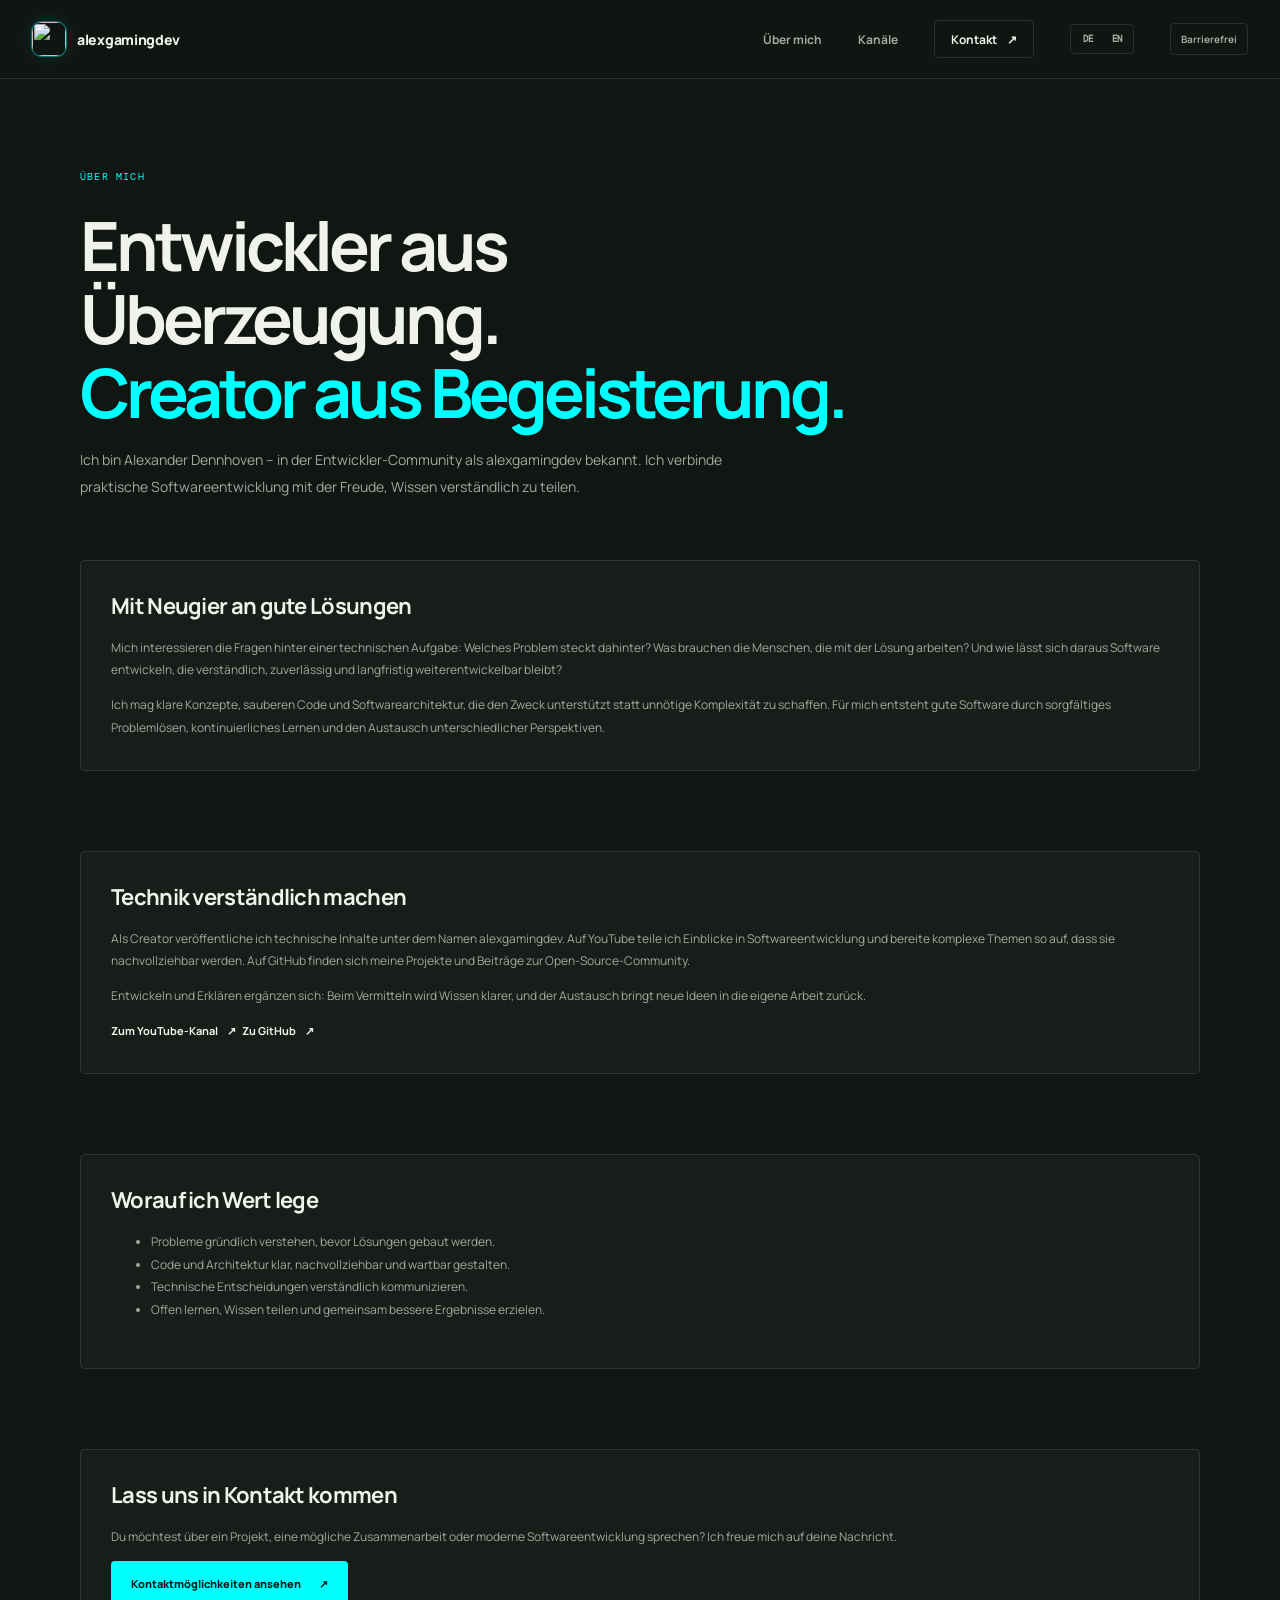
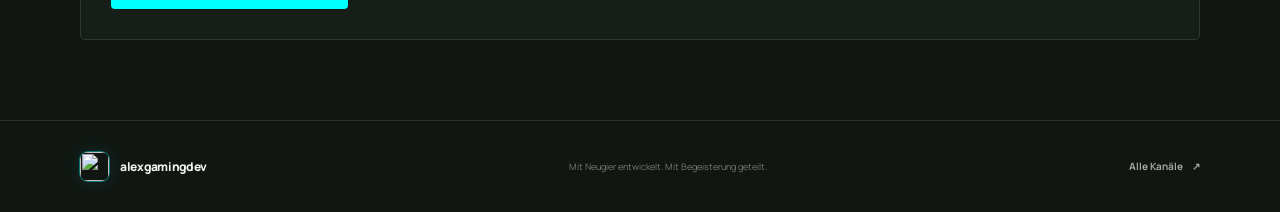
==== about/index.html @ 6d7809e4 "v1" ====
<!doctype html>
<html lang="de-DE">
  <head>
    <meta charset="UTF-8">
    <meta name="viewport" content="width=device-width, initial-scale=1">
    <meta name="theme-color" content="#111612">
    <meta name="author" content="Alexander Dennhoven">
    <meta name="description" content="Lerne Alexander Dennhoven kennen: Softwareentwickler und Content Creator alexgamingdev. Mehr über seine Arbeitsweise, Werte und den Blick auf Softwareentwicklung.">
    <meta name="keywords" content="Alexander Dennhoven, alexgamingdev, Über mich, Softwareentwickler, Softwarearchitektur, Content Creator, Softwareentwicklung">
    <meta property="og:title" content="Über mich | Alexander Dennhoven (alexgamingdev)">
    <meta property="og:description" content="Entwickler aus Überzeugung. Creator aus Begeisterung.">
    <meta property="og:type" content="profile">
    <meta property="og:url" content="https://www.alexgamingdev.tech/about/">
    <meta property="og:locale" content="de_DE">
    <meta property="og:profile:first_name" content="Alexander">
    <meta property="og:profile:last_name" content="Dennhoven">
    <meta property="og:profile:username" content="alexgamingdev">
    <meta name="twitter:card" content="summary">
    <meta name="twitter:title" content="Über mich | Alexander Dennhoven">
    <meta name="twitter:description" content="Mehr über meine Arbeitsweise und meine Begeisterung für Softwareentwicklung und Wissenstransfer.">
    <meta name="twitter:creator" content="@alexgamingdev">
    <link rel="canonical" href="https://www.alexgamingdev.tech/about/">
    <link rel="alternate" hreflang="de" href="https://www.alexgamingdev.tech/about/">
    <link rel="alternate" hreflang="en" href="https://www.alexgamingdev.tech/about/?lang=en">
    <link rel="alternate" hreflang="x-default" href="https://www.alexgamingdev.tech/about/">
    <link rel="icon" type="image/png" href="https://alexgamingdev.github.io/icons/favicon.png">
    <link rel="shortcut icon" type="image/png" href="https://alexgamingdev.github.io/icons/favicon.png">
    <link rel="apple-touch-icon" href="https://alexgamingdev.github.io/icons/favicon.png">
    <link rel="manifest" href="../site.webmanifest">
    <link rel="me" href="https://github.com/alexgamingdev">
    <link rel="me" href="https://mastodon.social/@alexgamingdev">
    <link rel="stylesheet" href="../assets/css/styles.css">
    <title>Über mich | Alexander Dennhoven (alexgamingdev)</title>
    <script type="application/ld+json">
      {"@context":"https://schema.org","@type":"AboutPage","name":"Über mich | Alexander Dennhoven","url":"https://www.alexgamingdev.tech/about/","inLanguage":"de-DE","mainEntity":{"@type":"Person","name":"Alexander Dennhoven","alternateName":"alexgamingdev","jobTitle":"Softwareentwickler und Content Creator","sameAs":["https://github.com/alexgamingdev","https://www.youtube.com/@alexgamingdev","https://bsky.app/profile/alexgamingdev.de","https://www.linkedin.com/in/alexander-dennhoven/"]}}
    </script>
  </head>
  <body data-page="about">
    <button class="skip-link" type="button">Zum Inhalt springen</button>
    <header class="site-header"><div class="header-inner"><a class="brand" href="../" aria-label="alexgamingdev – Startseite"><img class="brand-logo" src="https://alexgamingdev.github.io/icons/favicon.png" alt=""><span class="brand-name">alexgamingdev</span></a><nav class="main-nav" aria-label="Hauptnavigation"><a href="./">Über mich</a><a href="../channels/">Kanäle</a><a class="nav-cta" href="../contact/">Kontakt <span aria-hidden="true">↗</span></a><div class="language-switch" aria-label="Sprache"><a href="?lang=de" hreflang="de" lang="de">DE</a><a href="?lang=en" hreflang="en" lang="en">EN</a></div><button class="a11y-toggle" type="button" aria-pressed="false" aria-label="Barrierefreiheit umschalten">Barrierefrei</button></nav></div></header>
    <main id="main" tabindex="-1">
      <section class="section-shell subpage-hero"><p class="eyebrow">ÜBER MICH</p><h1>Entwickler aus Überzeugung.<br><span style="color:var(--accent)">Creator aus Begeisterung.</span></h1><p>Ich bin Alexander Dennhoven – in der Entwickler-Community als alexgamingdev bekannt. Ich verbinde praktische Softwareentwicklung mit der Freude, Wissen verständlich zu teilen.</p></section>
      <section class="section-shell content-panel" aria-labelledby="approach-title"><h2 id="approach-title">Mit Neugier an gute Lösungen</h2><p>Mich interessieren die Fragen hinter einer technischen Aufgabe: Welches Problem steckt dahinter? Was brauchen die Menschen, die mit der Lösung arbeiten? Und wie lässt sich daraus Software entwickeln, die verständlich, zuverlässig und langfristig weiterentwickelbar bleibt?</p><p>Ich mag klare Konzepte, sauberen Code und Softwarearchitektur, die den Zweck unterstützt statt unnötige Komplexität zu schaffen. Für mich entsteht gute Software durch sorgfältiges Problemlösen, kontinuierliches Lernen und den Austausch unterschiedlicher Perspektiven.</p></section>
      <section class="section-shell content-panel" aria-labelledby="creator-title"><h2 id="creator-title">Technik verständlich machen</h2><p>Als Creator veröffentliche ich technische Inhalte unter dem Namen alexgamingdev. Auf YouTube teile ich Einblicke in Softwareentwicklung und bereite komplexe Themen so auf, dass sie nachvollziehbar werden. Auf GitHub finden sich meine Projekte und Beiträge zur Open-Source-Community.</p><p>Entwickeln und Erklären ergänzen sich: Beim Vermitteln wird Wissen klarer, und der Austausch bringt neue Ideen in die eigene Arbeit zurück.</p><p><a class="inline-link" href="https://www.youtube.com/@alexgamingdev" target="_blank" rel="noopener noreferrer me">Zum YouTube-Kanal <span aria-hidden="true">↗</span></a> &nbsp; <a class="inline-link" href="https://github.com/alexgamingdev" target="_blank" rel="noopener noreferrer me">Zu GitHub <span aria-hidden="true">↗</span></a></p></section>
      <section class="section-shell content-panel" aria-labelledby="principles-title"><h2 id="principles-title">Worauf ich Wert lege</h2><ul><li>Probleme gründlich verstehen, bevor Lösungen gebaut werden.</li><li>Code und Architektur klar, nachvollziehbar und wartbar gestalten.</li><li>Technische Entscheidungen verständlich kommunizieren.</li><li>Offen lernen, Wissen teilen und gemeinsam bessere Ergebnisse erzielen.</li></ul></section>
      <section class="section-shell content-panel" aria-labelledby="next-title"><h2 id="next-title">Lass uns in Kontakt kommen</h2><p>Du möchtest über ein Projekt, eine mögliche Zusammenarbeit oder moderne Softwareentwicklung sprechen? Ich freue mich auf deine Nachricht.</p><p><a class="button button-primary" href="../contact/">Kontaktmöglichkeiten ansehen <span aria-hidden="true">↗</span></a></p></section>
    </main>
    <footer class="site-footer"><div class="section-shell footer-inner"><a class="brand footer-brand" href="../"><img class="brand-logo" src="https://alexgamingdev.github.io/icons/favicon.png" alt=""><span class="brand-name">alexgamingdev</span></a><p>Mit Neugier entwickelt. Mit Begeisterung geteilt.</p><a class="back-to-top" href="../channels/">Alle Kanäle <span aria-hidden="true">↗</span></a></div></footer>
    <script src="../assets/js/site.js" defer></script>
  </body>
</html>
---- assets/css/styles.css ----
@import url("https://fonts.googleapis.com/css2?family=DM+Mono:wght@400;500&family=Manrope:wght@400;500;600;700;800&display=swap");

:root {
  color-scheme: dark;
  --bg: #111612;
  --surface: #171e19;
  --surface-light: #202923;
  --text: #f0f2ec;
  --muted: #a0aaa1;
  --quiet: #707b72;
  --accent: #00ffff;
  --accent-dark: #062525;
  --line: rgba(229, 237, 226, 0.12);
  --mono: "DM Mono", "Courier New", monospace;
  --sans: "Manrope", "Segoe UI", sans-serif;
}

* {
  box-sizing: border-box;
}

::selection {
  background: #00a9c7;
  color: #042326;
}

::-moz-selection {
  background: #00a9c7;
  color: #042326;
}

html {
  scroll-behavior: smooth;
  scroll-padding-top: 92px;
}

body {
  margin: 0;
  background: var(--bg);
  color: var(--text);
  font-family: var(--sans);
  -webkit-font-smoothing: antialiased;
}

.cursor-aura {
  position: fixed;
  z-index: 0;
  top: 0;
  left: 0;
  width: 460px;
  height: 460px;
  border-radius: 50%;
  background: radial-gradient(circle, rgba(0, 190, 255, 0.14) 0, rgba(0, 130, 255, 0.08) 34%, rgba(0, 255, 255, 0) 72%);
  opacity: 0;
  pointer-events: none;
  transition: opacity 450ms ease;
  will-change: transform;
}

.cursor-aura.is-active {
  opacity: 1;
}

a {
  color: inherit;
}

a:focus-visible {
  outline: 2px solid var(--accent);
  outline-offset: 5px;
}

.skip-link {
  position: fixed;
  z-index: 10;
  top: 12px;
  left: 12px;
  padding: 12px 16px;
  border: 0;
  transform: translateY(-160%);
  background: var(--accent);
  color: var(--bg);
  cursor: pointer;
  font-family: var(--sans);
  font-weight: 800;
}

.skip-link:focus {
  transform: translateY(0);
}

body.text-response {
  padding: 24px;
}

.text-response pre {
  width: min(100%, 900px);
  margin: 0 auto;
  color: var(--text);
  font: 13px/1.8 var(--mono);
  overflow-wrap: anywhere;
  white-space: pre-wrap;
}

.section-shell {
  width: min(1120px, calc(100% - 64px));
  margin-inline: auto;
}

.site-header {
  position: sticky;
  z-index: 5;
  top: 0;
  border-bottom: 1px solid var(--line);
  background: rgba(17, 22, 18, 0.88);
  backdrop-filter: blur(16px);
}

.header-inner {
  display: flex;
  width: min(1280px, calc(100% - 64px));
  height: 78px;
  margin-inline: auto;
  align-items: center;
  justify-content: space-between;
}

.brand {
  display: inline-flex;
  align-items: center;
  gap: 11px;
  text-decoration: none;
}

.brand-logo {
  display: block;
  width: 34px;
  height: 34px;
  flex: 0 0 auto;
  border-radius: 10px;
  object-fit: cover;
  box-shadow: 0 0 0 1px rgba(0, 255, 255, 0.38), 0 0 18px rgba(0, 255, 255, 0.12);
}

.brand-name {
  font-size: 14px;
  font-weight: 800;
  letter-spacing: -0.3px;
}

.main-nav {
  display: flex;
  align-items: center;
  gap: 36px;
}

.main-nav a,
.back-to-top {
  color: var(--muted);
  font-size: 12px;
  font-weight: 700;
  text-decoration: none;
  transition: color 160ms ease;
}

.main-nav a:hover,
.back-to-top:hover,
.contact-secondary:hover {
  color: var(--accent);
}

.main-nav .nav-cta {
  display: inline-flex;
  min-height: 38px;
  padding: 0 16px;
  align-items: center;
  gap: 10px;
  border: 1px solid var(--line);
  border-radius: 4px;
  color: var(--text);
}

.main-nav .nav-cta:hover {
  border-color: var(--accent);
  color: var(--accent);
}

.a11y-toggle {
  padding: 8px 10px;
  border: 1px solid var(--line);
  border-radius: 4px;
  background: transparent;
  color: var(--muted);
  cursor: pointer;
  font: 700 10px var(--sans);
}

.a11y-toggle:hover,
.a11y-toggle[aria-pressed="true"] {
  border-color: var(--accent);
  color: var(--accent);
}

.language-switch {
  display: inline-flex;
  padding: 3px;
  gap: 2px;
  border: 1px solid var(--line);
  border-radius: 4px;
}

.language-switch a {
  min-width: 27px;
  padding: 5px 4px;
  border-radius: 2px;
  color: var(--muted);
  font-family: var(--mono);
  font-size: 9px;
  text-align: center;
  text-decoration: none;
}

.language-switch a:hover,
.language-switch a[aria-current="true"] {
  background: rgba(0, 255, 255, 0.12);
  color: var(--accent);
}

.hero {
  display: grid;
  min-height: 645px;
  padding-block: 84px 98px;
  align-items: center;
  grid-template-columns: 1.08fr 0.92fr;
  gap: 64px;
}

.hero-copy {
  min-width: 0;
}

.eyebrow {
  display: flex;
  margin: 0 0 24px;
  align-items: center;
  flex-wrap: wrap;
  gap: 9px;
  color: var(--accent);
  font-family: var(--mono);
  font-size: 10px;
  letter-spacing: 1.2px;
  line-height: 1.6;
  text-transform: uppercase;
}

.status-dot {
  width: 7px;
  height: 7px;
  border-radius: 50%;
  background: var(--accent);
  box-shadow: 0 0 12px rgba(0, 255, 255, 0.7);
}

.eyebrow-divider {
  color: var(--quiet);
}

h1,
h2,
h3,
p {
  margin-top: 0;
}

.hero h1 {
  margin-bottom: 23px;
  font-size: clamp(42px, 5.1vw, 67px);
  font-weight: 700;
  letter-spacing: -4.3px;
  line-height: 1.09;
}

.hero h1 span,
.section-heading h2 span,
.channels-heading h2 span,
.contact-content h2 span {
  color: var(--accent);
}

.hero-intro {
  max-width: 510px;
  margin-bottom: 30px;
  color: var(--muted);
  font-size: 14px;
  line-height: 1.9;
}

.hero-intro strong,
.about-content strong {
  color: var(--text);
  font-weight: 700;
}

.hero-actions,
.contact-actions {
  display: flex;
  align-items: center;
  gap: 26px;
}

.button {
  display: inline-flex;
  min-height: 48px;
  padding: 0 19px;
  align-items: center;
  justify-content: center;
  gap: 18px;
  border: 1px solid transparent;
  border-radius: 4px;
  font-size: 11px;
  font-weight: 800;
  text-decoration: none;
  transition: transform 160ms ease, background 160ms ease;
}

.button:hover {
  transform: translateY(-2px);
}

.button-primary {
  background: var(--accent);
  color: #071818;
}

.button-primary:hover {
  background: #73ffff;
}

.text-link,
.inline-link {
  display: inline-flex;
  align-items: center;
  gap: 9px;
  color: var(--text);
  font-size: 11px;
  font-weight: 700;
  text-decoration: none;
}

.text-link:hover,
.inline-link:hover {
  color: var(--accent);
}

.hero-note {
  display: flex;
  margin-top: 60px;
  align-items: center;
  gap: 14px;
}

.note-line {
  width: 34px;
  height: 1px;
  background: var(--accent);
}

.hero-note p {
  margin: 0;
  color: var(--quiet);
  font-family: var(--mono);
  font-size: 9px;
  letter-spacing: 0.3px;
}

.hero-visual {
  position: relative;
  display: grid;
  min-height: 390px;
  overflow: hidden;
  place-items: center;
  animation: reveal-in 900ms 180ms both;
}

.hero-copy > * {
  animation: reveal-up 720ms both;
}

.hero-copy > :nth-child(2) {
  animation-delay: 90ms;
}

.hero-copy > :nth-child(3) {
  animation-delay: 170ms;
}

.hero-copy > :nth-child(4) {
  animation-delay: 250ms;
}

.hero-copy > :nth-child(5) {
  animation-delay: 340ms;
}

.visual-glow {
  position: absolute;
  width: 260px;
  height: 260px;
  border-radius: 50%;
  background: rgba(0, 255, 255, 0.11);
  filter: blur(60px);
  animation: glow-breathe 5s ease-in-out infinite alternate;
}

.visual-orbit {
  position: absolute;
  width: 350px;
  height: 350px;
  border: 1px solid rgba(0, 255, 255, 0.11);
  border-radius: 50%;
  animation: orbit-rotate 34s linear infinite;
}

.orbit-two {
  width: 430px;
  height: 430px;
  border-color: rgba(229, 237, 226, 0.07);
  animation-direction: reverse;
  animation-duration: 48s;
}

.profile-card {
  position: relative;
  z-index: 1;
  width: min(350px, 82%);
  height: 310px;
  padding: 23px 25px;
  overflow: hidden;
  border: 1px solid rgba(214, 229, 207, 0.18);
  border-radius: 8px;
  background:
    radial-gradient(ellipse at 50% 48%, rgba(0, 255, 255, 0.12), transparent 42%),
    linear-gradient(145deg, #222c24, #171d19 70%);
  box-shadow: 0 24px 90px rgba(0, 0, 0, 0.34);
  animation: card-float 6s ease-in-out infinite;
  transition: border-color 220ms ease, box-shadow 220ms ease;
}

.profile-card:hover {
  border-color: rgba(0, 255, 255, 0.5);
  box-shadow: 0 28px 100px rgba(0, 255, 255, 0.09);
}

.profile-card::after {
  position: absolute;
  right: -32px;
  bottom: -100px;
  width: 210px;
  height: 210px;
  border: 1px solid rgba(0, 255, 255, 0.1);
  border-radius: 50%;
  content: "";
}

.profile-card-top,
.profile-card-bottom,
.channel-card-top {
  display: flex;
  align-items: center;
  justify-content: space-between;
}

.card-label,
.orbit-caption,
.channel-type {
  color: var(--quiet);
  font-family: var(--mono);
  font-size: 8px;
  letter-spacing: 1px;
}

.card-symbol {
  color: var(--accent);
  font-size: 19px;
}

.monogram {
  position: absolute;
  top: 79px;
  left: 50%;
  display: grid;
  width: 148px;
  height: 148px;
  place-items: center;
  transform: translateX(-50%);
}

.profile-logo {
  display: block;
  width: 100%;
  height: 100%;
  border: 1px solid rgba(0, 255, 255, 0.35);
  border-radius: 28px;
  object-fit: cover;
  box-shadow: 0 14px 50px rgba(0, 0, 0, 0.32), 0 0 36px rgba(0, 255, 255, 0.13);
  animation: logo-glow 4s ease-in-out infinite alternate;
}

.profile-card-bottom {
  position: absolute;
  right: 25px;
  bottom: 22px;
  left: 25px;
  z-index: 1;
  padding-top: 15px;
  border-top: 1px solid var(--line);
}

.profile-name {
  margin-bottom: 5px;
  font-size: 12px;
  font-weight: 800;
}

.profile-handle {
  margin: 0;
  color: var(--muted);
  font-family: var(--mono);
  font-size: 9px;
}

.card-arrow {
  color: var(--accent);
  font-size: 18px;
}

.orbit-caption {
  position: absolute;
  z-index: 2;
  padding: 8px 11px;
  border: 1px solid var(--line);
  background: var(--bg);
}

.caption-top {
  top: 37px;
  right: 0;
}

.caption-bottom {
  bottom: 37px;
  left: 0;
}

.visual-cross {
  position: absolute;
  color: var(--accent);
  font-size: 19px;
}

.cross-one {
  top: 27px;
  left: 17%;
}

.cross-two {
  right: 15%;
  bottom: 23px;
  color: var(--quiet);
}

.intro-strip {
  border-block: 1px solid var(--line);
  background: #151b16;
}

.strip-inner {
  display: flex;
  min-height: 76px;
  overflow: hidden;
  align-items: center;
  justify-content: space-between;
}

.strip-inner p {
  margin: 0;
  color: #dce2d9;
  font-size: 10px;
  font-weight: 700;
  letter-spacing: 0.2px;
}

.strip-inner p span {
  margin-right: 10px;
  color: var(--accent);
  font-family: var(--mono);
  font-size: 9px;
}

.strip-separator {
  color: var(--quiet);
  font-size: 10px;
}

.section-spacing {
  padding-block: 112px;
}

.about {
  display: grid;
  grid-template-columns: 1fr 0.9fr;
  gap: 100px;
}

.section-heading .eyebrow,
.channels-heading .eyebrow,
.contact-content .eyebrow {
  margin-bottom: 21px;
}

.section-heading h2,
.channels-heading h2,
.contact-content h2 {
  margin-bottom: 0;
  font-size: clamp(34px, 4vw, 48px);
  font-weight: 700;
  letter-spacing: -2.7px;
  line-height: 1.2;
}

.about-content {
  padding-top: 8px;
}

.about-content p {
  margin-bottom: 18px;
  color: var(--muted);
  font-size: 12px;
  line-height: 1.95;
}

.about-content .about-lead {
  color: #dce2d9;
  font-size: 15px;
  line-height: 1.8;
}

.about-content .inline-link {
  margin-top: 8px;
  color: var(--accent);
}

.channels-section {
  border-block: 1px solid var(--line);
  background:
    radial-gradient(ellipse at 82% 0%, rgba(0, 255, 255, 0.045), transparent 36%),
    #151b16;
}

.channels-heading {
  display: flex;
  margin-bottom: 48px;
  align-items: end;
  justify-content: space-between;
  gap: 40px;
}

.channels-summary {
  max-width: 345px;
  margin-bottom: 4px;
  color: var(--muted);
  font-size: 12px;
  line-height: 1.9;
}

.channel-grid {
  display: grid;
  grid-template-columns: repeat(4, minmax(0, 1fr));
  gap: 13px;
}

.channel-card {
  display: flex;
  min-height: 272px;
  padding: 20px 18px 17px;
  flex-direction: column;
  justify-content: space-between;
  border: 1px solid var(--line);
  border-radius: 5px;
  background: rgba(24, 31, 26, 0.86);
  text-decoration: none;
  transition: transform 180ms ease, border-color 180ms ease, background 180ms ease;
}

.channel-card,
.profile-link {
  animation: reveal-up 700ms both;
}

.channel-card:nth-child(2),
.profile-link:nth-child(2) {
  animation-delay: 70ms;
}

.channel-card:nth-child(3),
.profile-link:nth-child(3) {
  animation-delay: 140ms;
}

.channel-card:nth-child(4),
.profile-link:nth-child(4) {
  animation-delay: 210ms;
}

.profile-link:nth-child(n + 5) {
  animation-delay: 120ms;
}

.channel-card:hover {
  transform: translateY(-5px);
  border-color: rgba(0, 255, 255, 0.52);
  background: #1b241d;
}

.channel-icon {
  display: grid;
  width: 37px;
  height: 37px;
  place-items: center;
  border: 1px solid var(--line);
  border-radius: 9px;
  color: var(--text);
  font-family: var(--mono);
  font-size: 12px;
  font-weight: 500;
}

.icon-youtube {
  color: #ff8078;
}

.icon-bluesky {
  color: #83baff;
  font-size: 20px;
}

.icon-linkedin {
  color: #82b7ff;
  font-size: 14px;
  font-weight: 700;
}

.external-arrow {
  align-self: flex-start;
  color: var(--quiet);
  font-size: 15px;
  transition: color 160ms ease, transform 160ms ease;
}

.channel-card:hover .external-arrow {
  transform: translate(2px, -2px);
  color: var(--accent);
}

.channel-type {
  margin-bottom: 9px;
  font-size: 7px;
}

.channel-card h3 {
  margin-bottom: 8px;
  font-size: 21px;
  letter-spacing: -0.7px;
}

.channel-card div > p:last-child {
  margin-bottom: 15px;
  color: var(--muted);
  font-size: 10px;
  line-height: 1.8;
}

.channel-url {
  padding-top: 12px;
  border-top: 1px solid var(--line);
  color: var(--quiet);
  font-family: var(--mono);
  font-size: 7px;
  overflow-wrap: anywhere;
}

.contact-section {
  position: relative;
  display: flex;
  min-height: 390px;
  margin-block: 90px;
  padding: 65px 70px;
  overflow: hidden;
  align-items: center;
  justify-content: space-between;
  border: 1px solid rgba(0, 255, 255, 0.16);
  border-radius: 7px;
  background: linear-gradient(115deg, #1b241d, #141a15 76%);
}

.contact-orb {
  position: absolute;
  top: -210px;
  right: 5%;
  width: 440px;
  height: 440px;
  border: 1px solid rgba(0, 255, 255, 0.1);
  border-radius: 50%;
  box-shadow: 0 0 0 40px rgba(0, 255, 255, 0.018), 0 0 0 90px rgba(0, 255, 255, 0.015);
  animation: contact-orbit 28s linear infinite;
}

.contact-content {
  position: relative;
  z-index: 1;
  max-width: 560px;
}

.contact-content h2 {
  margin-bottom: 16px;
  font-size: clamp(38px, 4.5vw, 55px);
}

.contact-content > p:not(.eyebrow) {
  max-width: 420px;
  margin-bottom: 24px;
  color: var(--muted);
  font-size: 12px;
  line-height: 1.9;
}

.contact-actions {
  flex-wrap: wrap;
  gap: 17px 24px;
}

.contact-secondary {
  color: #d4ddd2;
  font-size: 10px;
  font-weight: 700;
  text-decoration: none;
  transition: color 160ms ease;
}

.contact-mark {
  position: relative;
  z-index: 1;
  color: rgba(237, 244, 232, 0.09);
  font-size: 47px;
  font-weight: 800;
  letter-spacing: -3px;
  line-height: 0.97;
  text-align: right;
}

.site-footer {
  border-top: 1px solid var(--line);
}

.subpage-hero {
  padding-block: 90px 45px;
}

.subpage-hero h1 {
  max-width: 850px;
  margin-bottom: 18px;
  font-size: clamp(42px, 6vw, 68px);
  letter-spacing: -4px;
  line-height: 1.08;
}

.subpage-hero > p:last-child {
  max-width: 670px;
  color: var(--muted);
  font-size: 14px;
  line-height: 1.9;
}

.content-panel {
  margin-bottom: 80px;
  padding: 30px;
  border: 1px solid var(--line);
  border-radius: 5px;
  background: var(--surface);
}

.content-panel h2 {
  margin: 0 0 16px;
  font-size: 22px;
  letter-spacing: -0.7px;
}

.content-panel p,
.content-panel li {
  color: var(--muted);
  font-size: 12px;
  line-height: 1.9;
}

.content-panel p:last-child {
  margin-bottom: 0;
}

.profile-grid {
  display: grid;
  margin-bottom: 80px;
  grid-template-columns: repeat(3, minmax(0, 1fr));
  gap: 12px;
}

.profile-link {
  display: flex;
  min-height: 120px;
  padding: 19px;
  flex-direction: column;
  justify-content: space-between;
  border: 1px solid var(--line);
  border-radius: 5px;
  background: var(--surface);
  text-decoration: none;
  transition: border-color 160ms ease, transform 160ms ease;
}

.profile-link:hover {
  transform: translateY(-3px);
  border-color: var(--accent);
}

.profile-link strong {
  font-size: 15px;
}

.profile-link span {
  color: var(--muted);
  font-family: var(--mono);
  font-size: 9px;
  overflow-wrap: anywhere;
}

body.a11y-mode {
  font-size: 118%;
  --muted: #d0dad1;
  --quiet: #bdc9bf;
  --line: rgba(229, 237, 226, 0.28);
}

body.a11y-mode p,
body.a11y-mode li {
  font-size: 1.12em;
  line-height: 1.9;
}

body.a11y-mode a:not(.brand):not(.button),
body.a11y-mode button {
  text-decoration: underline;
  text-underline-offset: 3px;
}

body.a11y-mode *,
body.a11y-mode *::before,
body.a11y-mode *::after {
  animation: none !important;
  scroll-behavior: auto !important;
  transition-duration: 0.01ms !important;
}

body.a11y-mode :focus-visible {
  outline: 3px solid var(--accent);
  outline-offset: 4px;
}

body.a11y-mode .eyebrow,
body.a11y-mode .channel-type,
body.a11y-mode .channel-url,
body.a11y-mode .profile-link span {
  color: #d0dad1;
}

.footer-inner {
  display: flex;
  min-height: 91px;
  align-items: center;
  justify-content: space-between;
  gap: 24px;
}

.footer-brand .brand-logo {
  width: 29px;
  height: 29px;
  border-radius: 8px;
}

.footer-brand .brand-name {
  font-size: 12px;
}

.footer-inner > p {
  margin: 0;
  color: var(--quiet);
  font-size: 9px;
}

.back-to-top {
  display: inline-flex;
  align-items: center;
  gap: 9px;
  font-size: 10px;
}

.motion-enabled .scroll-reveal {
  opacity: 0;
  filter: blur(7px);
  transform: translateY(30px) scale(0.975);
  transition: opacity 750ms ease, filter 750ms ease, transform 750ms cubic-bezier(0.2, 0.75, 0.25, 1);
}

.motion-enabled .scroll-reveal.is-visible {
  opacity: 1;
  filter: blur(0);
  transform: translateY(0) scale(1);
}

.motion-enabled .scroll-reveal.is-visible:hover {
  transform: translateY(-3px) scale(1.01);
}

.motion-enabled .profile-link:nth-child(2),
.motion-enabled .channel-card:nth-child(2) {
  transition-delay: 90ms;
}

.motion-enabled .profile-link:nth-child(3),
.motion-enabled .channel-card:nth-child(3) {
  transition-delay: 160ms;
}

.motion-enabled .profile-link:nth-child(4) {
  transition-delay: 230ms;
}

.motion-enabled .profile-link:nth-child(5) {
  transition-delay: 300ms;
}

@keyframes reveal-up {
  from {
    opacity: 0;
    transform: translateY(18px);
  }

  to {
    opacity: 1;
    transform: translateY(0);
  }
}

@keyframes reveal-in {
  from {
    opacity: 0;
    transform: translateX(14px) scale(0.98);
  }

  to {
    opacity: 1;
    transform: translateX(0) scale(1);
  }
}

@keyframes orbit-rotate {
  to {
    rotate: 360deg;
  }
}

@keyframes glow-breathe {
  from {
    opacity: 0.55;
    transform: scale(0.86);
  }

  to {
    opacity: 1;
    transform: scale(1.12);
  }
}

@keyframes card-float {
  0%, 100% {
    translate: 0 0;
  }

  50% {
    translate: 0 -8px;
  }
}

@keyframes logo-glow {
  from {
    box-shadow: 0 14px 50px rgba(0, 0, 0, 0.32), 0 0 20px rgba(0, 255, 255, 0.08);
  }

  to {
    box-shadow: 0 14px 50px rgba(0, 0, 0, 0.32), 0 0 42px rgba(0, 255, 255, 0.24);
  }
}

@keyframes contact-orbit {
  to {
    rotate: -360deg;
  }
}

@media (max-width: 900px) {
  .hero {
    min-height: 0;
    padding-block: 78px;
    grid-template-columns: 1fr 0.8fr;
    gap: 26px;
  }

  .hero-visual {
    transform: scale(0.86);
  }

  .about {
    gap: 55px;
  }

  .channel-grid {
    grid-template-columns: repeat(2, minmax(0, 1fr));
  }

  .channel-card {
    min-height: 245px;
  }

  .profile-grid {
    grid-template-columns: repeat(2, minmax(0, 1fr));
  }

  .contact-section {
    padding-inline: 45px;
  }
}

@media (max-width: 650px) {
  html {
    scroll-padding-top: 76px;
  }

  .section-shell {
    width: min(100% - 40px, 500px);
  }

  .header-inner {
    width: calc(100% - 40px);
    height: 68px;
  }

  .brand {
    gap: 7px;
  }

  .brand-logo {
    width: 31px;
    height: 31px;
  }

  .brand-name {
    font-size: 11px;
  }

  .main-nav {
    gap: 5px;
  }

  .main-nav a {
    font-size: 10px;
  }

  .main-nav a:first-child {
    display: none;
  }

  .main-nav > a:not(.nav-cta) {
    display: none;
  }

  .main-nav .nav-cta {
    min-height: 34px;
    padding-inline: 6px;
    gap: 4px;
    font-size: 9px;
  }

  .a11y-toggle {
    padding: 6px 5px;
    font-size: 9px;
  }

  .language-switch {
    padding: 2px;
  }

  .language-switch a {
    min-width: 20px;
    padding-inline: 2px;
    font-size: 8px;
  }

  .hero {
    padding-block: 63px 60px;
    grid-template-columns: 1fr;
    gap: 15px;
  }

  .hero h1 {
    font-size: clamp(42px, 11vw, 57px);
    letter-spacing: -3.2px;
  }

  .hero-intro {
    font-size: 13px;
  }

  .hero-actions {
    flex-wrap: wrap;
    gap: 18px;
  }

  .hero-note {
    margin-top: 35px;
  }

  .hero-visual {
    min-height: 335px;
    margin-top: 10px;
    transform: scale(0.82);
  }

  .strip-inner {
    min-height: 73px;
    justify-content: center;
    gap: 12px;
  }

  .strip-inner p {
    font-size: 0;
  }

  .strip-inner p span {
    margin: 0;
    font-size: 9px;
  }

  .section-spacing {
    padding-block: 76px;
  }

  .about {
    grid-template-columns: 1fr;
    gap: 30px;
  }

  .section-heading h2,
  .channels-heading h2 {
    font-size: 36px;
    letter-spacing: -2px;
  }

  .about-content .about-lead {
    font-size: 14px;
  }

  .channels-heading {
    margin-bottom: 31px;
    align-items: flex-start;
    flex-direction: column;
    gap: 17px;
  }

  .channels-summary {
    font-size: 11px;
  }

  .channel-grid {
    grid-template-columns: 1fr;
    gap: 10px;
  }

  .channel-card {
    min-height: 218px;
    padding: 18px;
  }

  .subpage-hero {
    padding-block: 64px 30px;
  }

  .subpage-hero h1 {
    font-size: 43px;
    letter-spacing: -2.7px;
  }

  .content-panel {
    margin-bottom: 55px;
    padding: 22px;
  }

  .profile-grid {
    margin-bottom: 55px;
    grid-template-columns: 1fr;
  }

  .contact-section {
    min-height: 0;
    margin-block: 55px;
    padding: 43px 25px;
  }

  .contact-content h2 {
    font-size: 39px;
    letter-spacing: -2px;
  }

  .contact-actions {
    align-items: flex-start;
    flex-direction: column;
  }

  .contact-mark {
    display: none;
  }

  .contact-orb {
    right: -250px;
  }

  .footer-inner {
    min-height: 100px;
    flex-wrap: wrap;
    padding-block: 19px;
    gap: 11px;
  }

  .footer-inner > p {
    order: 3;
    width: 100%;
  }
}

@media (max-width: 360px) {
  .brand-name {
    display: none;
  }

  .main-nav {
    gap: 7px;
  }

  .a11y-toggle {
    padding-inline: 8px;
  }
}

@media (prefers-reduced-motion: reduce) {
  *,
  *::before,
  *::after {
    animation: none !important;
    scroll-behavior: auto !important;
    transition-duration: 0.01ms !important;
  }
}
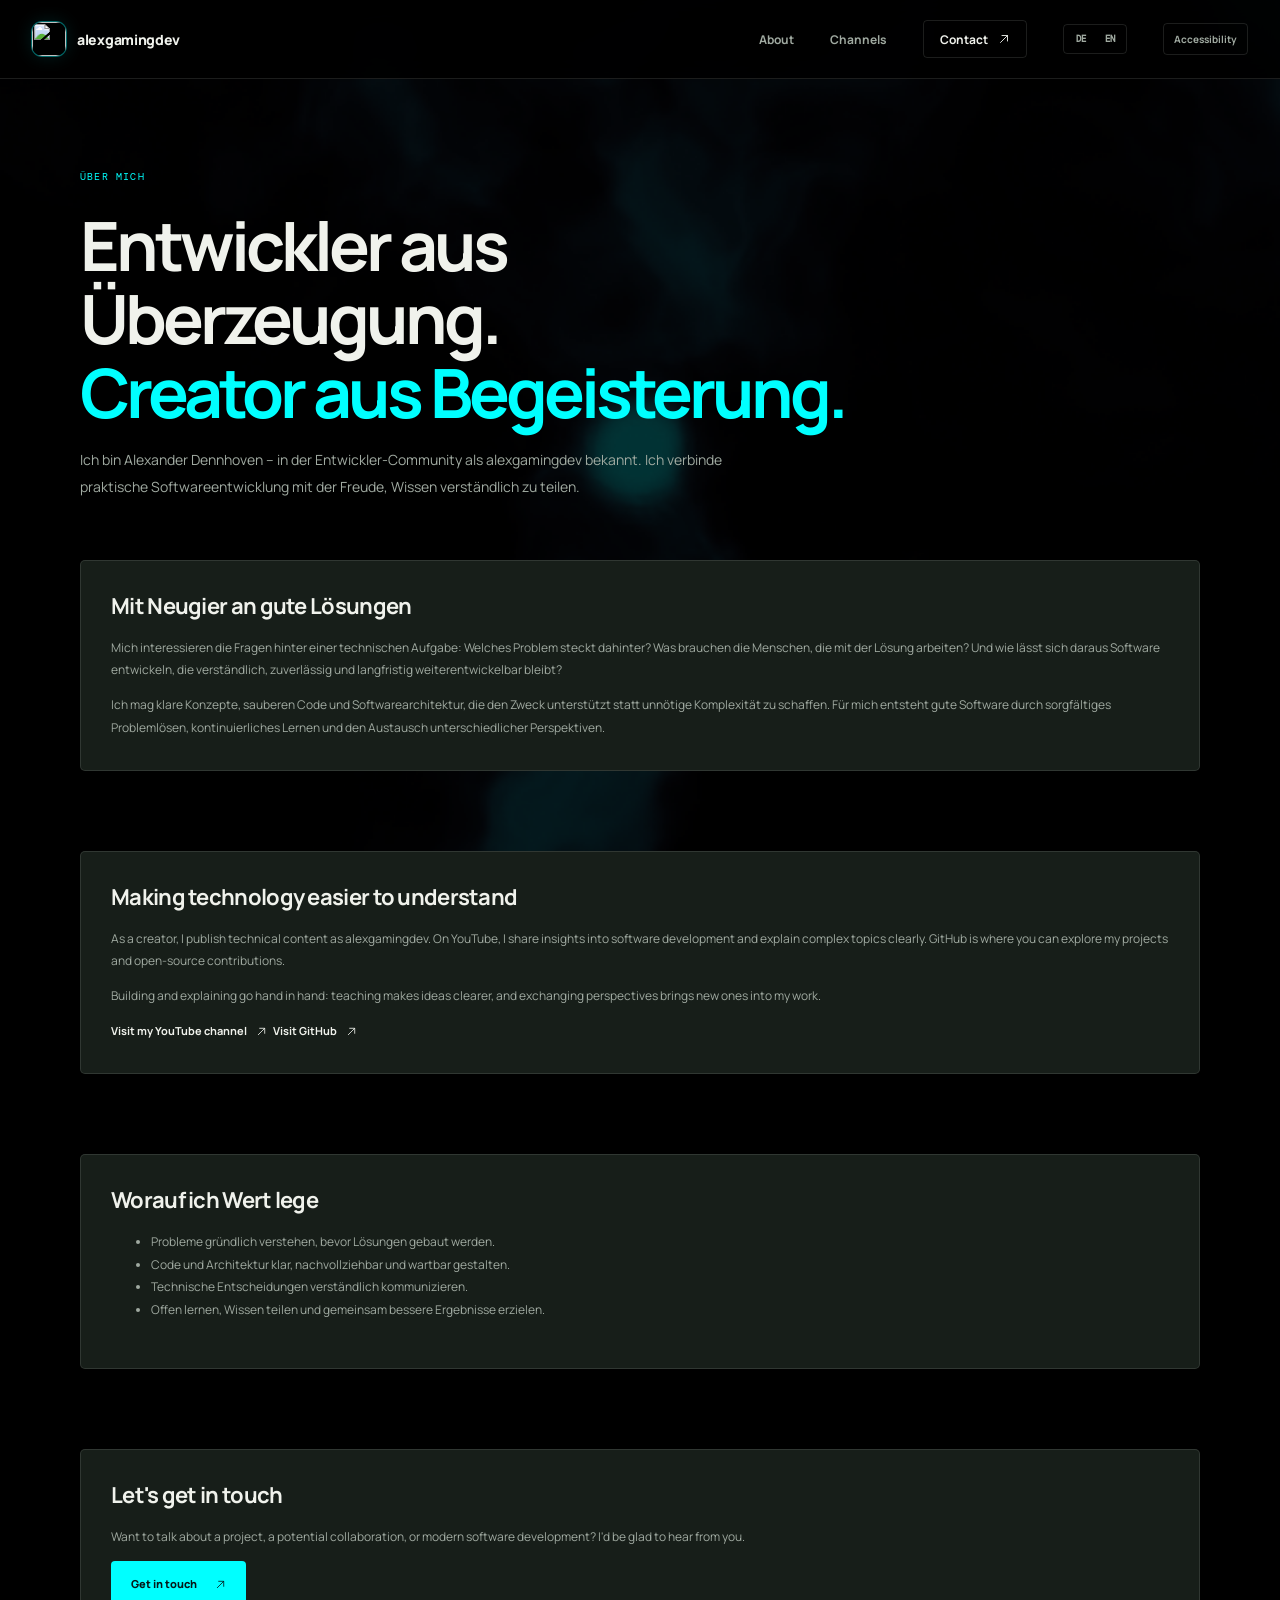
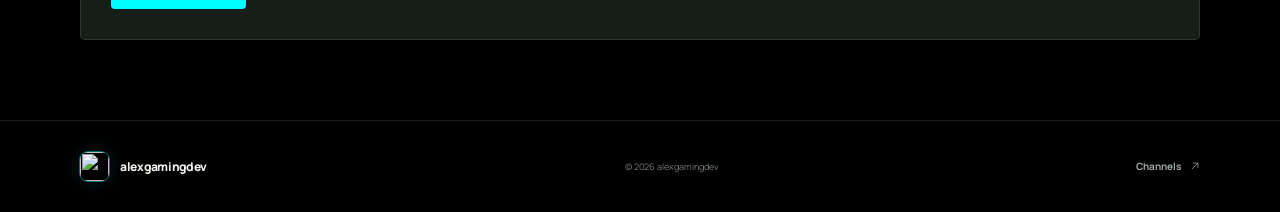
==== commit befac09d: "Update 2.0: Smoke | Update^^" ====
--- a/about/index.html
+++ b/about/index.html
@@ -1,51 +1,57 @@
-<!doctype html>
-<html lang="de-DE">
-  <head>
-    <meta charset="UTF-8">
-    <meta name="viewport" content="width=device-width, initial-scale=1">
-    <meta name="theme-color" content="#111612">
-    <meta name="author" content="Alexander Dennhoven">
-    <meta name="description" content="Lerne Alexander Dennhoven kennen: Softwareentwickler und Content Creator alexgamingdev. Mehr über seine Arbeitsweise, Werte und den Blick auf Softwareentwicklung.">
-    <meta name="keywords" content="Alexander Dennhoven, alexgamingdev, Über mich, Softwareentwickler, Softwarearchitektur, Content Creator, Softwareentwicklung">
-    <meta property="og:title" content="Über mich | Alexander Dennhoven (alexgamingdev)">
-    <meta property="og:description" content="Entwickler aus Überzeugung. Creator aus Begeisterung.">
-    <meta property="og:type" content="profile">
-    <meta property="og:url" content="https://www.alexgamingdev.tech/about/">
-    <meta property="og:locale" content="de_DE">
-    <meta property="og:profile:first_name" content="Alexander">
-    <meta property="og:profile:last_name" content="Dennhoven">
-    <meta property="og:profile:username" content="alexgamingdev">
-    <meta name="twitter:card" content="summary">
-    <meta name="twitter:title" content="Über mich | Alexander Dennhoven">
-    <meta name="twitter:description" content="Mehr über meine Arbeitsweise und meine Begeisterung für Softwareentwicklung und Wissenstransfer.">
-    <meta name="twitter:creator" content="@alexgamingdev">
-    <link rel="canonical" href="https://www.alexgamingdev.tech/about/">
-    <link rel="alternate" hreflang="de" href="https://www.alexgamingdev.tech/about/">
-    <link rel="alternate" hreflang="en" href="https://www.alexgamingdev.tech/about/?lang=en">
-    <link rel="alternate" hreflang="x-default" href="https://www.alexgamingdev.tech/about/">
-    <link rel="icon" type="image/png" href="https://alexgamingdev.github.io/icons/favicon.png">
-    <link rel="shortcut icon" type="image/png" href="https://alexgamingdev.github.io/icons/favicon.png">
-    <link rel="apple-touch-icon" href="https://alexgamingdev.github.io/icons/favicon.png">
-    <link rel="manifest" href="../site.webmanifest">
-    <link rel="me" href="https://github.com/alexgamingdev">
-    <link rel="me" href="https://mastodon.social/@alexgamingdev">
-    <link rel="stylesheet" href="../assets/css/styles.css">
-    <title>Über mich | Alexander Dennhoven (alexgamingdev)</title>
-    <script type="application/ld+json">
-      {"@context":"https://schema.org","@type":"AboutPage","name":"Über mich | Alexander Dennhoven","url":"https://www.alexgamingdev.tech/about/","inLanguage":"de-DE","mainEntity":{"@type":"Person","name":"Alexander Dennhoven","alternateName":"alexgamingdev","jobTitle":"Softwareentwickler und Content Creator","sameAs":["https://github.com/alexgamingdev","https://www.youtube.com/@alexgamingdev","https://bsky.app/profile/alexgamingdev.de","https://www.linkedin.com/in/alexander-dennhoven/"]}}
-    </script>
-  </head>
-  <body data-page="about">
-    <button class="skip-link" type="button">Zum Inhalt springen</button>
-    <header class="site-header"><div class="header-inner"><a class="brand" href="../" aria-label="alexgamingdev – Startseite"><img class="brand-logo" src="https://alexgamingdev.github.io/icons/favicon.png" alt=""><span class="brand-name">alexgamingdev</span></a><nav class="main-nav" aria-label="Hauptnavigation"><a href="./">Über mich</a><a href="../channels/">Kanäle</a><a class="nav-cta" href="../contact/">Kontakt <span aria-hidden="true">↗</span></a><div class="language-switch" aria-label="Sprache"><a href="?lang=de" hreflang="de" lang="de">DE</a><a href="?lang=en" hreflang="en" lang="en">EN</a></div><button class="a11y-toggle" type="button" aria-pressed="false" aria-label="Barrierefreiheit umschalten">Barrierefrei</button></nav></div></header>
-    <main id="main" tabindex="-1">
-      <section class="section-shell subpage-hero"><p class="eyebrow">ÜBER MICH</p><h1>Entwickler aus Überzeugung.<br><span style="color:var(--accent)">Creator aus Begeisterung.</span></h1><p>Ich bin Alexander Dennhoven – in der Entwickler-Community als alexgamingdev bekannt. Ich verbinde praktische Softwareentwicklung mit der Freude, Wissen verständlich zu teilen.</p></section>
-      <section class="section-shell content-panel" aria-labelledby="approach-title"><h2 id="approach-title">Mit Neugier an gute Lösungen</h2><p>Mich interessieren die Fragen hinter einer technischen Aufgabe: Welches Problem steckt dahinter? Was brauchen die Menschen, die mit der Lösung arbeiten? Und wie lässt sich daraus Software entwickeln, die verständlich, zuverlässig und langfristig weiterentwickelbar bleibt?</p><p>Ich mag klare Konzepte, sauberen Code und Softwarearchitektur, die den Zweck unterstützt statt unnötige Komplexität zu schaffen. Für mich entsteht gute Software durch sorgfältiges Problemlösen, kontinuierliches Lernen und den Austausch unterschiedlicher Perspektiven.</p></section>
-      <section class="section-shell content-panel" aria-labelledby="creator-title"><h2 id="creator-title">Technik verständlich machen</h2><p>Als Creator veröffentliche ich technische Inhalte unter dem Namen alexgamingdev. Auf YouTube teile ich Einblicke in Softwareentwicklung und bereite komplexe Themen so auf, dass sie nachvollziehbar werden. Auf GitHub finden sich meine Projekte und Beiträge zur Open-Source-Community.</p><p>Entwickeln und Erklären ergänzen sich: Beim Vermitteln wird Wissen klarer, und der Austausch bringt neue Ideen in die eigene Arbeit zurück.</p><p><a class="inline-link" href="https://www.youtube.com/@alexgamingdev" target="_blank" rel="noopener noreferrer me">Zum YouTube-Kanal <span aria-hidden="true">↗</span></a> &nbsp; <a class="inline-link" href="https://github.com/alexgamingdev" target="_blank" rel="noopener noreferrer me">Zu GitHub <span aria-hidden="true">↗</span></a></p></section>
-      <section class="section-shell content-panel" aria-labelledby="principles-title"><h2 id="principles-title">Worauf ich Wert lege</h2><ul><li>Probleme gründlich verstehen, bevor Lösungen gebaut werden.</li><li>Code und Architektur klar, nachvollziehbar und wartbar gestalten.</li><li>Technische Entscheidungen verständlich kommunizieren.</li><li>Offen lernen, Wissen teilen und gemeinsam bessere Ergebnisse erzielen.</li></ul></section>
-      <section class="section-shell content-panel" aria-labelledby="next-title"><h2 id="next-title">Lass uns in Kontakt kommen</h2><p>Du möchtest über ein Projekt, eine mögliche Zusammenarbeit oder moderne Softwareentwicklung sprechen? Ich freue mich auf deine Nachricht.</p><p><a class="button button-primary" href="../contact/">Kontaktmöglichkeiten ansehen <span aria-hidden="true">↗</span></a></p></section>
-    </main>
-    <footer class="site-footer"><div class="section-shell footer-inner"><a class="brand footer-brand" href="../"><img class="brand-logo" src="https://alexgamingdev.github.io/icons/favicon.png" alt=""><span class="brand-name">alexgamingdev</span></a><p>Mit Neugier entwickelt. Mit Begeisterung geteilt.</p><a class="back-to-top" href="../channels/">Alle Kanäle <span aria-hidden="true">↗</span></a></div></footer>
-    <script src="../assets/js/site.js" defer></script>
-  </body>
-</html>
+<!doctype html>
+<html lang="en">
+  <head>
+    <meta charset="UTF-8">
+    <meta name="viewport" content="width=device-width, initial-scale=1">
+    <meta name="theme-color" content="#111612">
+    <meta name="author" content="Alexander Dennhoven">
+    <meta name="robots" content="index, follow, max-image-preview:large, max-snippet:-1, max-video-preview:-1">
+    <meta name="description" content="Über mich | Alexander Dennhoven, bekannt als alexgamingdev. Mehr über Softwareentwicklung, Architektur, Content Creation und meinen Blick auf gute digitale Produkte.">
+    <meta name="keywords" content="Alexander Dennhoven, alexgamingdev, Über mich, Softwareentwickler, Softwarearchitektur, Content Creator, Softwareentwicklung, Entwicklerprofil">
+    <meta property="og:title" content="Über mich | Alexander Dennhoven | Softwareentwickler &amp; Creator">
+    <meta property="og:description" content="Entwickler aus Überzeugung. Creator aus Begeisterung.">
+    <meta property="og:type" content="profile">
+    <meta property="og:url" content="https://www.alexgamingdev.tech/about/">
+    <meta property="og:site_name" content="alexgamingdev">
+    <meta property="og:image" content="https://alexgamingdev.github.io/icons/favicon.png">
+    <meta property="og:locale" content="de_DE">
+    <meta property="og:profile:first_name" content="Alexander">
+    <meta property="og:profile:last_name" content="Dennhoven">
+    <meta property="og:profile:username" content="alexgamingdev">
+    <meta name="twitter:card" content="summary_large_image">
+    <meta name="twitter:title" content="Über mich | Alexander Dennhoven">
+    <meta name="twitter:description" content="Mehr über meine Arbeitsweise, meine Werte und meine Leidenschaft für Softwareentwicklung und Wissenstransfer.">
+    <meta name="twitter:site" content="@alexgamingdev">
+    <meta name="twitter:creator" content="@alexgamingdev">
+    <meta name="twitter:image" content="https://alexgamingdev.github.io/icons/favicon.png">
+    <link rel="canonical" href="https://www.alexgamingdev.tech/about/">
+    <link rel="alternate" hreflang="de" href="https://www.alexgamingdev.tech/about/">
+    <link rel="alternate" hreflang="en" href="https://www.alexgamingdev.tech/about/?lang=en">
+    <link rel="alternate" hreflang="x-default" href="https://www.alexgamingdev.tech/about/">
+    <link rel="icon" type="image/png" href="https://alexgamingdev.github.io/icons/favicon.png">
+    <link rel="shortcut icon" type="image/png" href="https://alexgamingdev.github.io/icons/favicon.png">
+    <link rel="apple-touch-icon" href="https://alexgamingdev.github.io/icons/favicon.png">
+    <link rel="manifest" href="../site.webmanifest">
+    <link rel="me" href="https://github.com/alexgamingdev">
+    <link rel="me" href="https://mastodon.social/@alexgamingdev">
+    <link rel="stylesheet" href="../assets/css/styles.css">
+    <title>Über mich | Alexander Dennhoven (alexgamingdev)</title>
+    <script type="application/ld+json">
+      {"@context":"https://schema.org","@type":"AboutPage","name":"Über mich | Alexander Dennhoven","url":"https://www.alexgamingdev.tech/about/","inLanguage":"de-DE","mainEntity":{"@type":"Person","name":"Alexander Dennhoven","alternateName":"alexgamingdev","jobTitle":"Softwareentwickler und Content Creator","sameAs":["https://github.com/alexgamingdev","https://www.youtube.com/@alexgamingdev","https://bsky.app/profile/alexgamingdev.de","https://www.linkedin.com/in/alexander-dennhoven/"]}}
+    </script>
+  </head>
+  <body data-page="about">
+    <button class="skip-link" type="button">Zum Inhalt springen</button>
+    <header class="site-header"><div class="header-inner"><a class="brand" href="../" aria-label="alexgamingdev – Home"><img class="brand-logo" src="https://alexgamingdev.github.io/icons/favicon.png" alt=""><span class="brand-name">alexgamingdev</span></a><nav class="main-nav" aria-label="Main navigation"><a href="./">About</a><a href="../channels/">Channels</a><a class="nav-cta" href="../contact/">Contact <svg class="ui-icon" aria-hidden="true"><use href="../assets/icons.svg#arrow-up-right"></use></svg></a><div class="language-switch" aria-label="Choose language"><a href="?lang=de" hreflang="de" lang="de">DE</a><a href="?lang=en" hreflang="en" lang="en">EN</a></div><button class="a11y-toggle" type="button" aria-pressed="false" aria-label="Toggle accessibility mode">Accessibility</button></nav></div></header>
+    <main id="main" tabindex="-1">
+      <section class="section-shell subpage-hero"><p class="eyebrow">ÜBER MICH</p><h1>Entwickler aus Überzeugung.<br><span style="color:var(--accent)">Creator aus Begeisterung.</span></h1><p>Ich bin Alexander Dennhoven – in der Entwickler-Community als alexgamingdev bekannt. Ich verbinde praktische Softwareentwicklung mit der Freude, Wissen verständlich zu teilen.</p></section>
+      <section class="section-shell content-panel" aria-labelledby="approach-title"><h2 id="approach-title">Mit Neugier an gute Lösungen</h2><p>Mich interessieren die Fragen hinter einer technischen Aufgabe: Welches Problem steckt dahinter? Was brauchen die Menschen, die mit der Lösung arbeiten? Und wie lässt sich daraus Software entwickeln, die verständlich, zuverlässig und langfristig weiterentwickelbar bleibt?</p><p>Ich mag klare Konzepte, sauberen Code und Softwarearchitektur, die den Zweck unterstützt statt unnötige Komplexität zu schaffen. Für mich entsteht gute Software durch sorgfältiges Problemlösen, kontinuierliches Lernen und den Austausch unterschiedlicher Perspektiven.</p></section>
+      <section class="section-shell content-panel" aria-labelledby="creator-title"><h2 id="creator-title">Making technology easier to understand</h2><p>As a creator, I publish technical content as alexgamingdev. On YouTube, I share insights into software development and explain complex topics clearly. GitHub is where you can explore my projects and open-source contributions.</p><p>Building and explaining go hand in hand: teaching makes ideas clearer, and exchanging perspectives brings new ones into my work.</p><p><a class="inline-link" href="https://www.youtube.com/@alexgamingdev" target="_blank" rel="noopener noreferrer me">Visit my YouTube channel <svg class="ui-icon" aria-hidden="true"><use href="../assets/icons.svg#arrow-up-right"></use></svg></a> &nbsp; <a class="inline-link" href="https://github.com/alexgamingdev" target="_blank" rel="noopener noreferrer me">Visit GitHub <svg class="ui-icon" aria-hidden="true"><use href="../assets/icons.svg#arrow-up-right"></use></svg></a></p></section>
+      <section class="section-shell content-panel" aria-labelledby="principles-title"><h2 id="principles-title">Worauf ich Wert lege</h2><ul><li>Probleme gründlich verstehen, bevor Lösungen gebaut werden.</li><li>Code und Architektur klar, nachvollziehbar und wartbar gestalten.</li><li>Technische Entscheidungen verständlich kommunizieren.</li><li>Offen lernen, Wissen teilen und gemeinsam bessere Ergebnisse erzielen.</li></ul></section>
+      <section class="section-shell content-panel" aria-labelledby="next-title"><h2 id="next-title">Let&apos;s get in touch</h2><p>Want to talk about a project, a potential collaboration, or modern software development? I&apos;d be glad to hear from you.</p><p><a class="button button-primary" href="../contact/">Get in touch <svg class="ui-icon" aria-hidden="true"><use href="../assets/icons.svg#arrow-up-right"></use></svg></a></p></section>
+    </main>
+    <footer class="site-footer"><div class="section-shell footer-inner"><a class="brand footer-brand" href="../"><img class="brand-logo" src="https://alexgamingdev.github.io/icons/favicon.png" alt=""><span class="brand-name">alexgamingdev</span></a><p>© 2026 alexgamingdev</p><a class="back-to-top" href="../channels/">Channels <svg class="ui-icon" aria-hidden="true"><use href="../assets/icons.svg#arrow-up-right"></use></svg></a></div></footer>
+    <script src="../assets/js/smoke-bg.js" defer></script>
+    <script src="../assets/js/site.js" defer></script>
+  </body>
+</html>
--- a/assets/css/styles.css
+++ b/assets/css/styles.css
@@ -1,1379 +1,1535 @@
-@import url("https://fonts.googleapis.com/css2?family=DM+Mono:wght@400;500&family=Manrope:wght@400;500;600;700;800&display=swap");
-
-:root {
-  color-scheme: dark;
-  --bg: #111612;
-  --surface: #171e19;
-  --surface-light: #202923;
-  --text: #f0f2ec;
-  --muted: #a0aaa1;
-  --quiet: #707b72;
-  --accent: #00ffff;
-  --accent-dark: #062525;
-  --line: rgba(229, 237, 226, 0.12);
-  --mono: "DM Mono", "Courier New", monospace;
-  --sans: "Manrope", "Segoe UI", sans-serif;
-}
-
-* {
-  box-sizing: border-box;
-}
-
-::selection {
-  background: #00a9c7;
-  color: #042326;
-}
-
-::-moz-selection {
-  background: #00a9c7;
-  color: #042326;
-}
-
-html {
-  scroll-behavior: smooth;
-  scroll-padding-top: 92px;
-}
-
-body {
-  margin: 0;
-  background: var(--bg);
-  color: var(--text);
-  font-family: var(--sans);
-  -webkit-font-smoothing: antialiased;
-}
-
-.cursor-aura {
-  position: fixed;
-  z-index: 0;
-  top: 0;
-  left: 0;
-  width: 460px;
-  height: 460px;
-  border-radius: 50%;
-  background: radial-gradient(circle, rgba(0, 190, 255, 0.14) 0, rgba(0, 130, 255, 0.08) 34%, rgba(0, 255, 255, 0) 72%);
-  opacity: 0;
-  pointer-events: none;
-  transition: opacity 450ms ease;
-  will-change: transform;
-}
-
-.cursor-aura.is-active {
-  opacity: 1;
-}
-
-a {
-  color: inherit;
-}
-
-a:focus-visible {
-  outline: 2px solid var(--accent);
-  outline-offset: 5px;
-}
-
-.skip-link {
-  position: fixed;
-  z-index: 10;
-  top: 12px;
-  left: 12px;
-  padding: 12px 16px;
-  border: 0;
-  transform: translateY(-160%);
-  background: var(--accent);
-  color: var(--bg);
-  cursor: pointer;
-  font-family: var(--sans);
-  font-weight: 800;
-}
-
-.skip-link:focus {
-  transform: translateY(0);
-}
-
-body.text-response {
-  padding: 24px;
-}
-
-.text-response pre {
-  width: min(100%, 900px);
-  margin: 0 auto;
-  color: var(--text);
-  font: 13px/1.8 var(--mono);
-  overflow-wrap: anywhere;
-  white-space: pre-wrap;
-}
-
-.section-shell {
-  width: min(1120px, calc(100% - 64px));
-  margin-inline: auto;
-}
-
-.site-header {
-  position: sticky;
-  z-index: 5;
-  top: 0;
-  border-bottom: 1px solid var(--line);
-  background: rgba(17, 22, 18, 0.88);
-  backdrop-filter: blur(16px);
-}
-
-.header-inner {
-  display: flex;
-  width: min(1280px, calc(100% - 64px));
-  height: 78px;
-  margin-inline: auto;
-  align-items: center;
-  justify-content: space-between;
-}
-
-.brand {
-  display: inline-flex;
-  align-items: center;
-  gap: 11px;
-  text-decoration: none;
-}
-
-.brand-logo {
-  display: block;
-  width: 34px;
-  height: 34px;
-  flex: 0 0 auto;
-  border-radius: 10px;
-  object-fit: cover;
-  box-shadow: 0 0 0 1px rgba(0, 255, 255, 0.38), 0 0 18px rgba(0, 255, 255, 0.12);
-}
-
-.brand-name {
-  font-size: 14px;
-  font-weight: 800;
-  letter-spacing: -0.3px;
-}
-
-.main-nav {
-  display: flex;
-  align-items: center;
-  gap: 36px;
-}
-
-.main-nav a,
-.back-to-top {
-  color: var(--muted);
-  font-size: 12px;
-  font-weight: 700;
-  text-decoration: none;
-  transition: color 160ms ease;
-}
-
-.main-nav a:hover,
-.back-to-top:hover,
-.contact-secondary:hover {
-  color: var(--accent);
-}
-
-.main-nav .nav-cta {
-  display: inline-flex;
-  min-height: 38px;
-  padding: 0 16px;
-  align-items: center;
-  gap: 10px;
-  border: 1px solid var(--line);
-  border-radius: 4px;
-  color: var(--text);
-}
-
-.main-nav .nav-cta:hover {
-  border-color: var(--accent);
-  color: var(--accent);
-}
-
-.a11y-toggle {
-  padding: 8px 10px;
-  border: 1px solid var(--line);
-  border-radius: 4px;
-  background: transparent;
-  color: var(--muted);
-  cursor: pointer;
-  font: 700 10px var(--sans);
-}
-
-.a11y-toggle:hover,
-.a11y-toggle[aria-pressed="true"] {
-  border-color: var(--accent);
-  color: var(--accent);
-}
-
-.language-switch {
-  display: inline-flex;
-  padding: 3px;
-  gap: 2px;
-  border: 1px solid var(--line);
-  border-radius: 4px;
-}
-
-.language-switch a {
-  min-width: 27px;
-  padding: 5px 4px;
-  border-radius: 2px;
-  color: var(--muted);
-  font-family: var(--mono);
-  font-size: 9px;
-  text-align: center;
-  text-decoration: none;
-}
-
-.language-switch a:hover,
-.language-switch a[aria-current="true"] {
-  background: rgba(0, 255, 255, 0.12);
-  color: var(--accent);
-}
-
-.hero {
-  display: grid;
-  min-height: 645px;
-  padding-block: 84px 98px;
-  align-items: center;
-  grid-template-columns: 1.08fr 0.92fr;
-  gap: 64px;
-}
-
-.hero-copy {
-  min-width: 0;
-}
-
-.eyebrow {
-  display: flex;
-  margin: 0 0 24px;
-  align-items: center;
-  flex-wrap: wrap;
-  gap: 9px;
-  color: var(--accent);
-  font-family: var(--mono);
-  font-size: 10px;
-  letter-spacing: 1.2px;
-  line-height: 1.6;
-  text-transform: uppercase;
-}
-
-.status-dot {
-  width: 7px;
-  height: 7px;
-  border-radius: 50%;
-  background: var(--accent);
-  box-shadow: 0 0 12px rgba(0, 255, 255, 0.7);
-}
-
-.eyebrow-divider {
-  color: var(--quiet);
-}
-
-h1,
-h2,
-h3,
-p {
-  margin-top: 0;
-}
-
-.hero h1 {
-  margin-bottom: 23px;
-  font-size: clamp(42px, 5.1vw, 67px);
-  font-weight: 700;
-  letter-spacing: -4.3px;
-  line-height: 1.09;
-}
-
-.hero h1 span,
-.section-heading h2 span,
-.channels-heading h2 span,
-.contact-content h2 span {
-  color: var(--accent);
-}
-
-.hero-intro {
-  max-width: 510px;
-  margin-bottom: 30px;
-  color: var(--muted);
-  font-size: 14px;
-  line-height: 1.9;
-}
-
-.hero-intro strong,
-.about-content strong {
-  color: var(--text);
-  font-weight: 700;
-}
-
-.hero-actions,
-.contact-actions {
-  display: flex;
-  align-items: center;
-  gap: 26px;
-}
-
-.button {
-  display: inline-flex;
-  min-height: 48px;
-  padding: 0 19px;
-  align-items: center;
-  justify-content: center;
-  gap: 18px;
-  border: 1px solid transparent;
-  border-radius: 4px;
-  font-size: 11px;
-  font-weight: 800;
-  text-decoration: none;
-  transition: transform 160ms ease, background 160ms ease;
-}
-
-.button:hover {
-  transform: translateY(-2px);
-}
-
-.button-primary {
-  background: var(--accent);
-  color: #071818;
-}
-
-.button-primary:hover {
-  background: #73ffff;
-}
-
-.text-link,
-.inline-link {
-  display: inline-flex;
-  align-items: center;
-  gap: 9px;
-  color: var(--text);
-  font-size: 11px;
-  font-weight: 700;
-  text-decoration: none;
-}
-
-.text-link:hover,
-.inline-link:hover {
-  color: var(--accent);
-}
-
-.hero-note {
-  display: flex;
-  margin-top: 60px;
-  align-items: center;
-  gap: 14px;
-}
-
-.note-line {
-  width: 34px;
-  height: 1px;
-  background: var(--accent);
-}
-
-.hero-note p {
-  margin: 0;
-  color: var(--quiet);
-  font-family: var(--mono);
-  font-size: 9px;
-  letter-spacing: 0.3px;
-}
-
-.hero-visual {
-  position: relative;
-  display: grid;
-  min-height: 390px;
-  overflow: hidden;
-  place-items: center;
-  animation: reveal-in 900ms 180ms both;
-}
-
-.hero-copy > * {
-  animation: reveal-up 720ms both;
-}
-
-.hero-copy > :nth-child(2) {
-  animation-delay: 90ms;
-}
-
-.hero-copy > :nth-child(3) {
-  animation-delay: 170ms;
-}
-
-.hero-copy > :nth-child(4) {
-  animation-delay: 250ms;
-}
-
-.hero-copy > :nth-child(5) {
-  animation-delay: 340ms;
-}
-
-.visual-glow {
-  position: absolute;
-  width: 260px;
-  height: 260px;
-  border-radius: 50%;
-  background: rgba(0, 255, 255, 0.11);
-  filter: blur(60px);
-  animation: glow-breathe 5s ease-in-out infinite alternate;
-}
-
-.visual-orbit {
-  position: absolute;
-  width: 350px;
-  height: 350px;
-  border: 1px solid rgba(0, 255, 255, 0.11);
-  border-radius: 50%;
-  animation: orbit-rotate 34s linear infinite;
-}
-
-.orbit-two {
-  width: 430px;
-  height: 430px;
-  border-color: rgba(229, 237, 226, 0.07);
-  animation-direction: reverse;
-  animation-duration: 48s;
-}
-
-.profile-card {
-  position: relative;
-  z-index: 1;
-  width: min(350px, 82%);
-  height: 310px;
-  padding: 23px 25px;
-  overflow: hidden;
-  border: 1px solid rgba(214, 229, 207, 0.18);
-  border-radius: 8px;
-  background:
-    radial-gradient(ellipse at 50% 48%, rgba(0, 255, 255, 0.12), transparent 42%),
-    linear-gradient(145deg, #222c24, #171d19 70%);
-  box-shadow: 0 24px 90px rgba(0, 0, 0, 0.34);
-  animation: card-float 6s ease-in-out infinite;
-  transition: border-color 220ms ease, box-shadow 220ms ease;
-}
-
-.profile-card:hover {
-  border-color: rgba(0, 255, 255, 0.5);
-  box-shadow: 0 28px 100px rgba(0, 255, 255, 0.09);
-}
-
-.profile-card::after {
-  position: absolute;
-  right: -32px;
-  bottom: -100px;
-  width: 210px;
-  height: 210px;
-  border: 1px solid rgba(0, 255, 255, 0.1);
-  border-radius: 50%;
-  content: "";
-}
-
-.profile-card-top,
-.profile-card-bottom,
-.channel-card-top {
-  display: flex;
-  align-items: center;
-  justify-content: space-between;
-}
-
-.card-label,
-.orbit-caption,
-.channel-type {
-  color: var(--quiet);
-  font-family: var(--mono);
-  font-size: 8px;
-  letter-spacing: 1px;
-}
-
-.card-symbol {
-  color: var(--accent);
-  font-size: 19px;
-}
-
-.monogram {
-  position: absolute;
-  top: 79px;
-  left: 50%;
-  display: grid;
-  width: 148px;
-  height: 148px;
-  place-items: center;
-  transform: translateX(-50%);
-}
-
-.profile-logo {
-  display: block;
-  width: 100%;
-  height: 100%;
-  border: 1px solid rgba(0, 255, 255, 0.35);
-  border-radius: 28px;
-  object-fit: cover;
-  box-shadow: 0 14px 50px rgba(0, 0, 0, 0.32), 0 0 36px rgba(0, 255, 255, 0.13);
-  animation: logo-glow 4s ease-in-out infinite alternate;
-}
-
-.profile-card-bottom {
-  position: absolute;
-  right: 25px;
-  bottom: 22px;
-  left: 25px;
-  z-index: 1;
-  padding-top: 15px;
-  border-top: 1px solid var(--line);
-}
-
-.profile-name {
-  margin-bottom: 5px;
-  font-size: 12px;
-  font-weight: 800;
-}
-
-.profile-handle {
-  margin: 0;
-  color: var(--muted);
-  font-family: var(--mono);
-  font-size: 9px;
-}
-
-.card-arrow {
-  color: var(--accent);
-  font-size: 18px;
-}
-
-.orbit-caption {
-  position: absolute;
-  z-index: 2;
-  padding: 8px 11px;
-  border: 1px solid var(--line);
-  background: var(--bg);
-}
-
-.caption-top {
-  top: 37px;
-  right: 0;
-}
-
-.caption-bottom {
-  bottom: 37px;
-  left: 0;
-}
-
-.visual-cross {
-  position: absolute;
-  color: var(--accent);
-  font-size: 19px;
-}
-
-.cross-one {
-  top: 27px;
-  left: 17%;
-}
-
-.cross-two {
-  right: 15%;
-  bottom: 23px;
-  color: var(--quiet);
-}
-
-.intro-strip {
-  border-block: 1px solid var(--line);
-  background: #151b16;
-}
-
-.strip-inner {
-  display: flex;
-  min-height: 76px;
-  overflow: hidden;
-  align-items: center;
-  justify-content: space-between;
-}
-
-.strip-inner p {
-  margin: 0;
-  color: #dce2d9;
-  font-size: 10px;
-  font-weight: 700;
-  letter-spacing: 0.2px;
-}
-
-.strip-inner p span {
-  margin-right: 10px;
-  color: var(--accent);
-  font-family: var(--mono);
-  font-size: 9px;
-}
-
-.strip-separator {
-  color: var(--quiet);
-  font-size: 10px;
-}
-
-.section-spacing {
-  padding-block: 112px;
-}
-
-.about {
-  display: grid;
-  grid-template-columns: 1fr 0.9fr;
-  gap: 100px;
-}
-
-.section-heading .eyebrow,
-.channels-heading .eyebrow,
-.contact-content .eyebrow {
-  margin-bottom: 21px;
-}
-
-.section-heading h2,
-.channels-heading h2,
-.contact-content h2 {
-  margin-bottom: 0;
-  font-size: clamp(34px, 4vw, 48px);
-  font-weight: 700;
-  letter-spacing: -2.7px;
-  line-height: 1.2;
-}
-
-.about-content {
-  padding-top: 8px;
-}
-
-.about-content p {
-  margin-bottom: 18px;
-  color: var(--muted);
-  font-size: 12px;
-  line-height: 1.95;
-}
-
-.about-content .about-lead {
-  color: #dce2d9;
-  font-size: 15px;
-  line-height: 1.8;
-}
-
-.about-content .inline-link {
-  margin-top: 8px;
-  color: var(--accent);
-}
-
-.channels-section {
-  border-block: 1px solid var(--line);
-  background:
-    radial-gradient(ellipse at 82% 0%, rgba(0, 255, 255, 0.045), transparent 36%),
-    #151b16;
-}
-
-.channels-heading {
-  display: flex;
-  margin-bottom: 48px;
-  align-items: end;
-  justify-content: space-between;
-  gap: 40px;
-}
-
-.channels-summary {
-  max-width: 345px;
-  margin-bottom: 4px;
-  color: var(--muted);
-  font-size: 12px;
-  line-height: 1.9;
-}
-
-.channel-grid {
-  display: grid;
-  grid-template-columns: repeat(4, minmax(0, 1fr));
-  gap: 13px;
-}
-
-.channel-card {
-  display: flex;
-  min-height: 272px;
-  padding: 20px 18px 17px;
-  flex-direction: column;
-  justify-content: space-between;
-  border: 1px solid var(--line);
-  border-radius: 5px;
-  background: rgba(24, 31, 26, 0.86);
-  text-decoration: none;
-  transition: transform 180ms ease, border-color 180ms ease, background 180ms ease;
-}
-
-.channel-card,
-.profile-link {
-  animation: reveal-up 700ms both;
-}
-
-.channel-card:nth-child(2),
-.profile-link:nth-child(2) {
-  animation-delay: 70ms;
-}
-
-.channel-card:nth-child(3),
-.profile-link:nth-child(3) {
-  animation-delay: 140ms;
-}
-
-.channel-card:nth-child(4),
-.profile-link:nth-child(4) {
-  animation-delay: 210ms;
-}
-
-.profile-link:nth-child(n + 5) {
-  animation-delay: 120ms;
-}
-
-.channel-card:hover {
-  transform: translateY(-5px);
-  border-color: rgba(0, 255, 255, 0.52);
-  background: #1b241d;
-}
-
-.channel-icon {
-  display: grid;
-  width: 37px;
-  height: 37px;
-  place-items: center;
-  border: 1px solid var(--line);
-  border-radius: 9px;
-  color: var(--text);
-  font-family: var(--mono);
-  font-size: 12px;
-  font-weight: 500;
-}
-
-.icon-youtube {
-  color: #ff8078;
-}
-
-.icon-bluesky {
-  color: #83baff;
-  font-size: 20px;
-}
-
-.icon-linkedin {
-  color: #82b7ff;
-  font-size: 14px;
-  font-weight: 700;
-}
-
-.external-arrow {
-  align-self: flex-start;
-  color: var(--quiet);
-  font-size: 15px;
-  transition: color 160ms ease, transform 160ms ease;
-}
-
-.channel-card:hover .external-arrow {
-  transform: translate(2px, -2px);
-  color: var(--accent);
-}
-
-.channel-type {
-  margin-bottom: 9px;
-  font-size: 7px;
-}
-
-.channel-card h3 {
-  margin-bottom: 8px;
-  font-size: 21px;
-  letter-spacing: -0.7px;
-}
-
-.channel-card div > p:last-child {
-  margin-bottom: 15px;
-  color: var(--muted);
-  font-size: 10px;
-  line-height: 1.8;
-}
-
-.channel-url {
-  padding-top: 12px;
-  border-top: 1px solid var(--line);
-  color: var(--quiet);
-  font-family: var(--mono);
-  font-size: 7px;
-  overflow-wrap: anywhere;
-}
-
-.contact-section {
-  position: relative;
-  display: flex;
-  min-height: 390px;
-  margin-block: 90px;
-  padding: 65px 70px;
-  overflow: hidden;
-  align-items: center;
-  justify-content: space-between;
-  border: 1px solid rgba(0, 255, 255, 0.16);
-  border-radius: 7px;
-  background: linear-gradient(115deg, #1b241d, #141a15 76%);
-}
-
-.contact-orb {
-  position: absolute;
-  top: -210px;
-  right: 5%;
-  width: 440px;
-  height: 440px;
-  border: 1px solid rgba(0, 255, 255, 0.1);
-  border-radius: 50%;
-  box-shadow: 0 0 0 40px rgba(0, 255, 255, 0.018), 0 0 0 90px rgba(0, 255, 255, 0.015);
-  animation: contact-orbit 28s linear infinite;
-}
-
-.contact-content {
-  position: relative;
-  z-index: 1;
-  max-width: 560px;
-}
-
-.contact-content h2 {
-  margin-bottom: 16px;
-  font-size: clamp(38px, 4.5vw, 55px);
-}
-
-.contact-content > p:not(.eyebrow) {
-  max-width: 420px;
-  margin-bottom: 24px;
-  color: var(--muted);
-  font-size: 12px;
-  line-height: 1.9;
-}
-
-.contact-actions {
-  flex-wrap: wrap;
-  gap: 17px 24px;
-}
-
-.contact-secondary {
-  color: #d4ddd2;
-  font-size: 10px;
-  font-weight: 700;
-  text-decoration: none;
-  transition: color 160ms ease;
-}
-
-.contact-mark {
-  position: relative;
-  z-index: 1;
-  color: rgba(237, 244, 232, 0.09);
-  font-size: 47px;
-  font-weight: 800;
-  letter-spacing: -3px;
-  line-height: 0.97;
-  text-align: right;
-}
-
-.site-footer {
-  border-top: 1px solid var(--line);
-}
-
-.subpage-hero {
-  padding-block: 90px 45px;
-}
-
-.subpage-hero h1 {
-  max-width: 850px;
-  margin-bottom: 18px;
-  font-size: clamp(42px, 6vw, 68px);
-  letter-spacing: -4px;
-  line-height: 1.08;
-}
-
-.subpage-hero > p:last-child {
-  max-width: 670px;
-  color: var(--muted);
-  font-size: 14px;
-  line-height: 1.9;
-}
-
-.content-panel {
-  margin-bottom: 80px;
-  padding: 30px;
-  border: 1px solid var(--line);
-  border-radius: 5px;
-  background: var(--surface);
-}
-
-.content-panel h2 {
-  margin: 0 0 16px;
-  font-size: 22px;
-  letter-spacing: -0.7px;
-}
-
-.content-panel p,
-.content-panel li {
-  color: var(--muted);
-  font-size: 12px;
-  line-height: 1.9;
-}
-
-.content-panel p:last-child {
-  margin-bottom: 0;
-}
-
-.profile-grid {
-  display: grid;
-  margin-bottom: 80px;
-  grid-template-columns: repeat(3, minmax(0, 1fr));
-  gap: 12px;
-}
-
-.profile-link {
-  display: flex;
-  min-height: 120px;
-  padding: 19px;
-  flex-direction: column;
-  justify-content: space-between;
-  border: 1px solid var(--line);
-  border-radius: 5px;
-  background: var(--surface);
-  text-decoration: none;
-  transition: border-color 160ms ease, transform 160ms ease;
-}
-
-.profile-link:hover {
-  transform: translateY(-3px);
-  border-color: var(--accent);
-}
-
-.profile-link strong {
-  font-size: 15px;
-}
-
-.profile-link span {
-  color: var(--muted);
-  font-family: var(--mono);
-  font-size: 9px;
-  overflow-wrap: anywhere;
-}
-
-body.a11y-mode {
-  font-size: 118%;
-  --muted: #d0dad1;
-  --quiet: #bdc9bf;
-  --line: rgba(229, 237, 226, 0.28);
-}
-
-body.a11y-mode p,
-body.a11y-mode li {
-  font-size: 1.12em;
-  line-height: 1.9;
-}
-
-body.a11y-mode a:not(.brand):not(.button),
-body.a11y-mode button {
-  text-decoration: underline;
-  text-underline-offset: 3px;
-}
-
-body.a11y-mode *,
-body.a11y-mode *::before,
-body.a11y-mode *::after {
-  animation: none !important;
-  scroll-behavior: auto !important;
-  transition-duration: 0.01ms !important;
-}
-
-body.a11y-mode :focus-visible {
-  outline: 3px solid var(--accent);
-  outline-offset: 4px;
-}
-
-body.a11y-mode .eyebrow,
-body.a11y-mode .channel-type,
-body.a11y-mode .channel-url,
-body.a11y-mode .profile-link span {
-  color: #d0dad1;
-}
-
-.footer-inner {
-  display: flex;
-  min-height: 91px;
-  align-items: center;
-  justify-content: space-between;
-  gap: 24px;
-}
-
-.footer-brand .brand-logo {
-  width: 29px;
-  height: 29px;
-  border-radius: 8px;
-}
-
-.footer-brand .brand-name {
-  font-size: 12px;
-}
-
-.footer-inner > p {
-  margin: 0;
-  color: var(--quiet);
-  font-size: 9px;
-}
-
-.back-to-top {
-  display: inline-flex;
-  align-items: center;
-  gap: 9px;
-  font-size: 10px;
-}
-
-.motion-enabled .scroll-reveal {
-  opacity: 0;
-  filter: blur(7px);
-  transform: translateY(30px) scale(0.975);
-  transition: opacity 750ms ease, filter 750ms ease, transform 750ms cubic-bezier(0.2, 0.75, 0.25, 1);
-}
-
-.motion-enabled .scroll-reveal.is-visible {
-  opacity: 1;
-  filter: blur(0);
-  transform: translateY(0) scale(1);
-}
-
-.motion-enabled .scroll-reveal.is-visible:hover {
-  transform: translateY(-3px) scale(1.01);
-}
-
-.motion-enabled .profile-link:nth-child(2),
-.motion-enabled .channel-card:nth-child(2) {
-  transition-delay: 90ms;
-}
-
-.motion-enabled .profile-link:nth-child(3),
-.motion-enabled .channel-card:nth-child(3) {
-  transition-delay: 160ms;
-}
-
-.motion-enabled .profile-link:nth-child(4) {
-  transition-delay: 230ms;
-}
-
-.motion-enabled .profile-link:nth-child(5) {
-  transition-delay: 300ms;
-}
-
-@keyframes reveal-up {
-  from {
-    opacity: 0;
-    transform: translateY(18px);
-  }
-
-  to {
-    opacity: 1;
-    transform: translateY(0);
-  }
-}
-
-@keyframes reveal-in {
-  from {
-    opacity: 0;
-    transform: translateX(14px) scale(0.98);
-  }
-
-  to {
-    opacity: 1;
-    transform: translateX(0) scale(1);
-  }
-}
-
-@keyframes orbit-rotate {
-  to {
-    rotate: 360deg;
-  }
-}
-
-@keyframes glow-breathe {
-  from {
-    opacity: 0.55;
-    transform: scale(0.86);
-  }
-
-  to {
-    opacity: 1;
-    transform: scale(1.12);
-  }
-}
-
-@keyframes card-float {
-  0%, 100% {
-    translate: 0 0;
-  }
-
-  50% {
-    translate: 0 -8px;
-  }
-}
-
-@keyframes logo-glow {
-  from {
-    box-shadow: 0 14px 50px rgba(0, 0, 0, 0.32), 0 0 20px rgba(0, 255, 255, 0.08);
-  }
-
-  to {
-    box-shadow: 0 14px 50px rgba(0, 0, 0, 0.32), 0 0 42px rgba(0, 255, 255, 0.24);
-  }
-}
-
-@keyframes contact-orbit {
-  to {
-    rotate: -360deg;
-  }
-}
-
-@media (max-width: 900px) {
-  .hero {
-    min-height: 0;
-    padding-block: 78px;
-    grid-template-columns: 1fr 0.8fr;
-    gap: 26px;
-  }
-
-  .hero-visual {
-    transform: scale(0.86);
-  }
-
-  .about {
-    gap: 55px;
-  }
-
-  .channel-grid {
-    grid-template-columns: repeat(2, minmax(0, 1fr));
-  }
-
-  .channel-card {
-    min-height: 245px;
-  }
-
-  .profile-grid {
-    grid-template-columns: repeat(2, minmax(0, 1fr));
-  }
-
-  .contact-section {
-    padding-inline: 45px;
-  }
-}
-
-@media (max-width: 650px) {
-  html {
-    scroll-padding-top: 76px;
-  }
-
-  .section-shell {
-    width: min(100% - 40px, 500px);
-  }
-
-  .header-inner {
-    width: calc(100% - 40px);
-    height: 68px;
-  }
-
-  .brand {
-    gap: 7px;
-  }
-
-  .brand-logo {
-    width: 31px;
-    height: 31px;
-  }
-
-  .brand-name {
-    font-size: 11px;
-  }
-
-  .main-nav {
-    gap: 5px;
-  }
-
-  .main-nav a {
-    font-size: 10px;
-  }
-
-  .main-nav a:first-child {
-    display: none;
-  }
-
-  .main-nav > a:not(.nav-cta) {
-    display: none;
-  }
-
-  .main-nav .nav-cta {
-    min-height: 34px;
-    padding-inline: 6px;
-    gap: 4px;
-    font-size: 9px;
-  }
-
-  .a11y-toggle {
-    padding: 6px 5px;
-    font-size: 9px;
-  }
-
-  .language-switch {
-    padding: 2px;
-  }
-
-  .language-switch a {
-    min-width: 20px;
-    padding-inline: 2px;
-    font-size: 8px;
-  }
-
-  .hero {
-    padding-block: 63px 60px;
-    grid-template-columns: 1fr;
-    gap: 15px;
-  }
-
-  .hero h1 {
-    font-size: clamp(42px, 11vw, 57px);
-    letter-spacing: -3.2px;
-  }
-
-  .hero-intro {
-    font-size: 13px;
-  }
-
-  .hero-actions {
-    flex-wrap: wrap;
-    gap: 18px;
-  }
-
-  .hero-note {
-    margin-top: 35px;
-  }
-
-  .hero-visual {
-    min-height: 335px;
-    margin-top: 10px;
-    transform: scale(0.82);
-  }
-
-  .strip-inner {
-    min-height: 73px;
-    justify-content: center;
-    gap: 12px;
-  }
-
-  .strip-inner p {
-    font-size: 0;
-  }
-
-  .strip-inner p span {
-    margin: 0;
-    font-size: 9px;
-  }
-
-  .section-spacing {
-    padding-block: 76px;
-  }
-
-  .about {
-    grid-template-columns: 1fr;
-    gap: 30px;
-  }
-
-  .section-heading h2,
-  .channels-heading h2 {
-    font-size: 36px;
-    letter-spacing: -2px;
-  }
-
-  .about-content .about-lead {
-    font-size: 14px;
-  }
-
-  .channels-heading {
-    margin-bottom: 31px;
-    align-items: flex-start;
-    flex-direction: column;
-    gap: 17px;
-  }
-
-  .channels-summary {
-    font-size: 11px;
-  }
-
-  .channel-grid {
-    grid-template-columns: 1fr;
-    gap: 10px;
-  }
-
-  .channel-card {
-    min-height: 218px;
-    padding: 18px;
-  }
-
-  .subpage-hero {
-    padding-block: 64px 30px;
-  }
-
-  .subpage-hero h1 {
-    font-size: 43px;
-    letter-spacing: -2.7px;
-  }
-
-  .content-panel {
-    margin-bottom: 55px;
-    padding: 22px;
-  }
-
-  .profile-grid {
-    margin-bottom: 55px;
-    grid-template-columns: 1fr;
-  }
-
-  .contact-section {
-    min-height: 0;
-    margin-block: 55px;
-    padding: 43px 25px;
-  }
-
-  .contact-content h2 {
-    font-size: 39px;
-    letter-spacing: -2px;
-  }
-
-  .contact-actions {
-    align-items: flex-start;
-    flex-direction: column;
-  }
-
-  .contact-mark {
-    display: none;
-  }
-
-  .contact-orb {
-    right: -250px;
-  }
-
-  .footer-inner {
-    min-height: 100px;
-    flex-wrap: wrap;
-    padding-block: 19px;
-    gap: 11px;
-  }
-
-  .footer-inner > p {
-    order: 3;
-    width: 100%;
-  }
-}
-
-@media (max-width: 360px) {
-  .brand-name {
-    display: none;
-  }
-
-  .main-nav {
-    gap: 7px;
-  }
-
-  .a11y-toggle {
-    padding-inline: 8px;
-  }
-}
-
-@media (prefers-reduced-motion: reduce) {
-  *,
-  *::before,
-  *::after {
-    animation: none !important;
-    scroll-behavior: auto !important;
-    transition-duration: 0.01ms !important;
-  }
-}
+@import url("https://fonts.googleapis.com/css2?family=DM+Mono:wght@400;500&family=Manrope:wght@400;500;600;700;800&display=swap");
+
+:root {
+  color-scheme: dark;
+  --bg: #000000;
+  --surface: #171e19;
+  --surface-light: #202923;
+  --text: #f0f2ec;
+  --muted: #a0aaa1;
+  --quiet: #707b72;
+  --accent: #00ffff;
+  --accent-dark: #062525;
+  --line: rgba(229, 237, 226, 0.12);
+  --mono: "DM Mono", "Courier New", monospace;
+  --sans: "Manrope", "Segoe UI", sans-serif;
+}
+
+* {
+  box-sizing: border-box;
+}
+
+::selection {
+  background: #00a9c7;
+  color: #042326;
+}
+
+::-moz-selection {
+  background: #00a9c7;
+  color: #042326;
+}
+
+html {
+  scroll-behavior: smooth;
+  scroll-padding-top: 92px;
+}
+
+body {
+  margin: 0;
+  position: relative;
+  isolation: isolate;
+  min-height: 100vh;
+  background: var(--bg);
+  color: var(--text);
+  font-family: var(--sans);
+  -webkit-font-smoothing: antialiased;
+}
+
+.cursor-smoke {
+  position: fixed;
+  z-index: 0;
+  inset: 0;
+  width: 100%;
+  height: 100%;
+  pointer-events: none;
+}
+
+body > header,
+body > main,
+body > footer {
+  position: relative;
+  z-index: 1;
+}
+
+.ui-icon {
+  display: inline-block;
+  width: 1em;
+  height: 1em;
+  flex: 0 0 auto;
+  vertical-align: -0.12em;
+  fill: none;
+  stroke: currentColor;
+  stroke-width: 1.8;
+  stroke-linecap: round;
+  stroke-linejoin: round;
+}
+
+a {
+  color: inherit;
+}
+
+a:focus-visible {
+  outline: 2px solid var(--accent);
+  outline-offset: 5px;
+}
+
+.skip-link {
+  position: fixed;
+  z-index: 10;
+  top: 12px;
+  left: 12px;
+  padding: 12px 16px;
+  border: 0;
+  transform: translateY(-160%);
+  background: var(--accent);
+  color: var(--bg);
+  cursor: pointer;
+  font-family: var(--sans);
+  font-weight: 800;
+}
+
+.skip-link:focus {
+  transform: translateY(0);
+}
+
+body.text-response {
+  padding: 24px;
+}
+
+.text-response pre {
+  width: min(100%, 900px);
+  margin: 0 auto;
+  color: var(--text);
+  font: 13px/1.8 var(--mono);
+  overflow-wrap: anywhere;
+  white-space: pre-wrap;
+}
+
+.section-shell {
+  width: min(1120px, calc(100% - 64px));
+  margin-inline: auto;
+}
+
+.site-header {
+  position: sticky;
+  z-index: 5;
+  top: 0;
+  border-bottom: 1px solid var(--line);
+  background: rgba(0, 0, 0, 0.88);
+  backdrop-filter: blur(16px);
+}
+
+.header-inner {
+  display: flex;
+  width: min(1280px, calc(100% - 64px));
+  height: 78px;
+  margin-inline: auto;
+  align-items: center;
+  justify-content: space-between;
+}
+
+.brand {
+  display: inline-flex;
+  align-items: center;
+  gap: 11px;
+  text-decoration: none;
+}
+
+.brand-logo {
+  display: block;
+  width: 34px;
+  height: 34px;
+  flex: 0 0 auto;
+  border-radius: 10px;
+  object-fit: cover;
+  box-shadow: 0 0 0 1px rgba(0, 255, 255, 0.38), 0 0 18px rgba(0, 255, 255, 0.12);
+}
+
+.brand-name {
+  font-size: 14px;
+  font-weight: 800;
+  letter-spacing: -0.3px;
+}
+
+.main-nav {
+  display: flex;
+  align-items: center;
+  gap: 36px;
+}
+
+.main-nav a,
+.back-to-top {
+  color: var(--muted);
+  font-size: 12px;
+  font-weight: 700;
+  text-decoration: none;
+  transition: color 160ms ease;
+}
+
+.main-nav a:hover,
+.back-to-top:hover,
+.contact-secondary:hover {
+  color: var(--accent);
+}
+
+.main-nav .nav-cta {
+  display: inline-flex;
+  min-height: 38px;
+  padding: 0 16px;
+  align-items: center;
+  gap: 10px;
+  border: 1px solid var(--line);
+  border-radius: 4px;
+  color: var(--text);
+}
+
+.main-nav .nav-cta:hover {
+  border-color: var(--accent);
+  color: var(--accent);
+}
+
+.a11y-toggle {
+  padding: 8px 10px;
+  border: 1px solid var(--line);
+  border-radius: 4px;
+  background: transparent;
+  color: var(--muted);
+  cursor: pointer;
+  font: 700 10px var(--sans);
+}
+
+.a11y-toggle:hover,
+.a11y-toggle[aria-pressed="true"] {
+  border-color: var(--accent);
+  color: var(--accent);
+}
+
+.language-switch {
+  display: inline-flex;
+  padding: 3px;
+  gap: 2px;
+  border: 1px solid var(--line);
+  border-radius: 4px;
+}
+
+.language-switch a {
+  min-width: 27px;
+  padding: 5px 4px;
+  border-radius: 2px;
+  color: var(--muted);
+  font-family: var(--mono);
+  font-size: 9px;
+  text-align: center;
+  text-decoration: none;
+}
+
+.language-switch a:hover,
+.language-switch a[aria-current="true"] {
+  background: rgba(0, 255, 255, 0.12);
+  color: var(--accent);
+}
+
+.hero {
+  display: grid;
+  min-height: 645px;
+  padding-block: 84px 98px;
+  align-items: center;
+  grid-template-columns: 1.08fr 0.92fr;
+  gap: 64px;
+}
+
+.hero-copy {
+  min-width: 0;
+}
+
+.eyebrow {
+  display: flex;
+  margin: 0 0 24px;
+  align-items: center;
+  flex-wrap: wrap;
+  gap: 9px;
+  color: var(--accent);
+  font-family: var(--mono);
+  font-size: 10px;
+  letter-spacing: 1.2px;
+  line-height: 1.6;
+  text-transform: uppercase;
+}
+
+.status-dot {
+  width: 7px;
+  height: 7px;
+  border-radius: 50%;
+  background: var(--accent);
+  box-shadow: 0 0 12px rgba(0, 255, 255, 0.7);
+}
+
+.eyebrow-divider {
+  color: var(--quiet);
+}
+
+h1,
+h2,
+h3,
+p {
+  margin-top: 0;
+}
+
+.hero h1 {
+  margin-bottom: 23px;
+  font-size: clamp(42px, 5.1vw, 67px);
+  font-weight: 700;
+  letter-spacing: -4.3px;
+  line-height: 1.09;
+}
+
+.hero h1 span,
+.section-heading h2 span,
+.channels-heading h2 span,
+.contact-content h2 span {
+  color: var(--accent);
+}
+
+.hero-intro {
+  max-width: 510px;
+  margin-bottom: 30px;
+  color: var(--muted);
+  font-size: 14px;
+  line-height: 1.9;
+}
+
+.hero-intro strong,
+.about-content strong {
+  color: var(--text);
+  font-weight: 700;
+}
+
+.hero-actions,
+.contact-actions {
+  display: flex;
+  align-items: center;
+  gap: 26px;
+}
+
+.button {
+  display: inline-flex;
+  min-height: 48px;
+  padding: 0 19px;
+  align-items: center;
+  justify-content: center;
+  gap: 18px;
+  border: 1px solid transparent;
+  border-radius: 4px;
+  font-size: 11px;
+  font-weight: 800;
+  text-decoration: none;
+  transition: transform 160ms ease, background 160ms ease;
+}
+
+.button:hover {
+  transform: translateY(-2px);
+}
+
+.button-primary {
+  background: var(--accent);
+  color: #071818;
+}
+
+.button-primary:hover {
+  background: #73ffff;
+}
+
+.contact-form {
+  display: grid;
+  max-width: 680px;
+  margin-block: 28px 36px;
+  gap: 20px;
+}
+
+.contact-form h3 {
+  margin: 0;
+  font-size: 16px;
+}
+
+.form-field {
+  display: grid;
+  gap: 8px;
+}
+
+.form-field label {
+  color: var(--text);
+  font-size: 11px;
+  font-weight: 700;
+}
+
+.form-field input,
+.form-field textarea {
+  width: 100%;
+  min-height: 46px;
+  padding: 12px 14px;
+  border: 1px solid var(--line);
+  border-radius: 4px;
+  background: #080b09;
+  color: var(--text);
+  font: 12px/1.6 var(--sans);
+}
+
+.form-field textarea {
+  min-height: 150px;
+  resize: vertical;
+}
+
+.form-field input:focus-visible,
+.form-field textarea:focus-visible {
+  border-color: var(--accent);
+  outline: 2px solid var(--accent);
+  outline-offset: 2px;
+}
+
+.contact-form button {
+  justify-self: start;
+  cursor: pointer;
+}
+
+.text-link,
+.inline-link {
+  display: inline-flex;
+  align-items: center;
+  gap: 9px;
+  color: var(--text);
+  font-size: 11px;
+  font-weight: 700;
+  text-decoration: none;
+}
+
+.text-link:hover,
+.inline-link:hover {
+  color: var(--accent);
+}
+
+.hero-note {
+  display: flex;
+  margin-top: 60px;
+  align-items: center;
+  gap: 14px;
+}
+
+.note-line {
+  width: 34px;
+  height: 1px;
+  background: var(--accent);
+}
+
+.hero-note p {
+  margin: 0;
+  color: var(--quiet);
+  font-family: var(--mono);
+  font-size: 9px;
+  letter-spacing: 0.3px;
+}
+
+.hero-visual {
+  position: relative;
+  display: grid;
+  min-height: 390px;
+  overflow: hidden;
+  place-items: center;
+  animation: reveal-in 900ms 180ms both;
+}
+
+.hero-copy > * {
+  animation: reveal-up 720ms both;
+}
+
+.hero-copy > :nth-child(2) {
+  animation-delay: 90ms;
+}
+
+.hero-copy > :nth-child(3) {
+  animation-delay: 170ms;
+}
+
+.hero-copy > :nth-child(4) {
+  animation-delay: 250ms;
+}
+
+.hero-copy > :nth-child(5) {
+  animation-delay: 340ms;
+}
+
+.visual-glow {
+  position: absolute;
+  top: 50%;
+  left: 50%;
+  width: 260px;
+  height: 260px;
+  margin-top: -130px;
+  margin-left: -130px;
+  border-radius: 50%;
+  background: rgba(0, 255, 255, 0.11);
+  filter: blur(60px);
+  animation: glow-breathe 5s ease-in-out infinite alternate;
+}
+
+.visual-orbit {
+  position: absolute;
+  top: 50%;
+  left: 50%;
+  width: min(400px, calc(100% + 50px));
+  aspect-ratio: 1;
+  height: auto;
+  translate: -50% -50%;
+  border: 1px solid rgba(0, 255, 255, 0.11);
+  border-radius: 50%;
+  animation: orbit-rotate 34s linear infinite;
+}
+
+.orbit-two {
+  width: min(480px, calc(100% + 50px));
+  border-color: rgba(229, 237, 226, 0.07);
+  animation-direction: reverse;
+  animation-duration: 48s;
+}
+
+.profile-card {
+  position: relative;
+  z-index: 1;
+  width: min(350px, 82%);
+  height: 310px;
+  padding: 23px 25px;
+  overflow: hidden;
+  border: 1px solid rgba(214, 229, 207, 0.18);
+  border-radius: 8px;
+  background:
+    radial-gradient(ellipse at 50% 48%, rgba(0, 255, 255, 0.12), transparent 42%),
+    linear-gradient(145deg, #222c24, #171d19 70%);
+  box-shadow: 0 24px 90px rgba(0, 0, 0, 0.34);
+  animation: card-float 6s ease-in-out infinite;
+  transition: border-color 220ms ease, box-shadow 220ms ease;
+}
+
+.profile-card:hover {
+  border-color: rgba(0, 255, 255, 0.5);
+  box-shadow: 0 28px 100px rgba(0, 255, 255, 0.09);
+}
+
+.profile-card::after {
+  position: absolute;
+  right: -32px;
+  bottom: -100px;
+  width: 210px;
+  height: 210px;
+  border: 1px solid rgba(0, 255, 255, 0.1);
+  border-radius: 50%;
+  content: "";
+}
+
+.profile-card-top,
+.profile-card-bottom,
+.channel-card-top {
+  display: flex;
+  align-items: center;
+  justify-content: space-between;
+}
+
+.card-label,
+.orbit-caption,
+.channel-type {
+  color: var(--quiet);
+  font-family: var(--mono);
+  font-size: 8px;
+  letter-spacing: 1px;
+}
+
+.card-symbol {
+  display: inline-flex;
+  width: 19px;
+  height: 19px;
+  align-items: center;
+  justify-content: center;
+  color: var(--accent);
+}
+
+.monogram {
+  position: absolute;
+  top: 79px;
+  left: 50%;
+  display: grid;
+  width: 148px;
+  height: 148px;
+  place-items: center;
+  transform: translateX(-50%);
+}
+
+.profile-logo {
+  display: block;
+  width: 100%;
+  height: 100%;
+  border: 1px solid rgba(0, 255, 255, 0.35);
+  border-radius: 28px;
+  object-fit: cover;
+  box-shadow: 0 14px 50px rgba(0, 0, 0, 0.32), 0 0 36px rgba(0, 255, 255, 0.13);
+  animation: logo-glow 4s ease-in-out infinite alternate;
+}
+
+.profile-card-bottom {
+  position: absolute;
+  right: 25px;
+  bottom: 22px;
+  left: 25px;
+  z-index: 1;
+  padding-top: 15px;
+  border-top: 1px solid var(--line);
+}
+
+.profile-name {
+  margin-bottom: 5px;
+  font-size: 12px;
+  font-weight: 800;
+}
+
+.profile-handle {
+  margin: 0;
+  color: var(--muted);
+  font-family: var(--mono);
+  font-size: 9px;
+}
+
+.card-arrow {
+  display: inline-flex;
+  width: 18px;
+  height: 18px;
+  align-items: center;
+  justify-content: center;
+  color: var(--accent);
+}
+
+.orbit-caption {
+  position: absolute;
+  z-index: 2;
+  padding: 8px 11px;
+  border: 1px solid var(--line);
+  background: var(--bg);
+}
+
+.caption-top {
+  top: 37px;
+  right: 0;
+}
+
+.caption-bottom {
+  bottom: 37px;
+  left: 0;
+}
+
+.intro-strip {
+  border-block: 1px solid var(--line);
+  background: #000;
+}
+
+.strip-inner {
+  display: flex;
+  min-height: 76px;
+  overflow: hidden;
+  align-items: center;
+  justify-content: space-between;
+}
+
+.strip-inner p {
+  margin: 0;
+  color: #dce2d9;
+  font-size: 10px;
+  font-weight: 700;
+  letter-spacing: 0.2px;
+}
+
+.strip-inner p span {
+  margin-right: 10px;
+  color: var(--accent);
+  font-family: var(--mono);
+  font-size: 9px;
+}
+
+.strip-separator {
+  display: inline-flex;
+  width: 10px;
+  height: 10px;
+  color: var(--quiet);
+}
+
+.section-spacing {
+  padding-block: 112px;
+}
+
+.about {
+  display: grid;
+  grid-template-columns: 1fr 0.9fr;
+  gap: 100px;
+}
+
+.section-heading .eyebrow,
+.channels-heading .eyebrow,
+.contact-content .eyebrow {
+  margin-bottom: 21px;
+}
+
+.section-heading h2,
+.channels-heading h2,
+.contact-content h2 {
+  margin-bottom: 0;
+  font-size: clamp(34px, 4vw, 48px);
+  font-weight: 700;
+  letter-spacing: -2.7px;
+  line-height: 1.2;
+}
+
+.about-content {
+  padding-top: 8px;
+}
+
+.about-content p {
+  margin-bottom: 18px;
+  color: var(--muted);
+  font-size: 12px;
+  line-height: 1.95;
+}
+
+.about-content .about-lead {
+  color: #dce2d9;
+  font-size: 15px;
+  line-height: 1.8;
+}
+
+.about-content .inline-link {
+  margin-top: 8px;
+  color: var(--accent);
+}
+
+.channels-section {
+  border-block: 1px solid var(--line);
+  background:
+    radial-gradient(ellipse at 82% 0%, rgba(0, 255, 255, 0.045), transparent 36%),
+    #000;
+}
+
+.channels-heading {
+  display: flex;
+  margin-bottom: 48px;
+  align-items: end;
+  justify-content: space-between;
+  gap: 40px;
+}
+
+.channels-summary {
+  max-width: 345px;
+  margin-bottom: 4px;
+  color: var(--muted);
+  font-size: 12px;
+  line-height: 1.9;
+}
+
+.channel-grid {
+  display: grid;
+  grid-template-columns: repeat(4, minmax(0, 1fr));
+  gap: 13px;
+}
+
+.channel-card {
+  display: flex;
+  min-height: 272px;
+  padding: 20px 18px 17px;
+  flex-direction: column;
+  justify-content: space-between;
+  border: 1px solid var(--line);
+  border-radius: 5px;
+  background: rgba(24, 31, 26, 0.86);
+  text-decoration: none;
+  transition: transform 180ms ease, border-color 180ms ease, background 180ms ease;
+}
+
+.channel-card,
+.profile-link {
+  animation: reveal-up 700ms both;
+}
+
+.channel-card:nth-child(2),
+.profile-link:nth-child(2) {
+  animation-delay: 70ms;
+}
+
+.channel-card:nth-child(3),
+.profile-link:nth-child(3) {
+  animation-delay: 140ms;
+}
+
+.channel-card:nth-child(4),
+.profile-link:nth-child(4) {
+  animation-delay: 210ms;
+}
+
+.profile-link:nth-child(n + 5) {
+  animation-delay: 120ms;
+}
+
+.channel-card:hover {
+  transform: translateY(-5px);
+  border-color: rgba(0, 255, 255, 0.52);
+  background: #1b241d;
+}
+
+.channel-icon {
+  display: grid;
+  width: 37px;
+  height: 37px;
+  place-items: center;
+  border: 1px solid var(--line);
+  border-radius: 9px;
+  color: var(--text);
+  font-family: var(--mono);
+  font-size: 12px;
+  font-weight: 500;
+}
+
+.channel-icon svg {
+  width: 21px;
+  height: 21px;
+  fill: currentColor;
+  color: var(--accent);
+}
+
+.external-arrow {
+  align-self: flex-start;
+  width: 15px;
+  height: 15px;
+  color: var(--quiet);
+  transition: color 160ms ease, transform 160ms ease;
+}
+
+.channel-card:hover .external-arrow {
+  transform: translate(2px, -2px);
+  color: var(--accent);
+}
+
+.channel-type {
+  margin-bottom: 9px;
+  font-size: 7px;
+}
+
+.channel-card h3 {
+  margin-bottom: 8px;
+  font-size: 21px;
+  letter-spacing: -0.7px;
+}
+
+.channel-card div > p:last-child {
+  margin-bottom: 15px;
+  color: var(--muted);
+  font-size: 10px;
+  line-height: 1.8;
+}
+
+.channel-url {
+  padding-top: 12px;
+  border-top: 1px solid var(--line);
+  color: var(--quiet);
+  font-family: var(--mono);
+  font-size: 7px;
+  overflow-wrap: anywhere;
+}
+
+.contact-section {
+  position: relative;
+  display: flex;
+  min-height: 390px;
+  margin-block: 90px;
+  padding: 65px 70px;
+  overflow: hidden;
+  align-items: center;
+  justify-content: space-between;
+  border: 1px solid rgba(0, 255, 255, 0.16);
+  border-radius: 7px;
+  background: linear-gradient(115deg, #1b241d, #141a15 76%);
+}
+
+.contact-orb {
+  position: absolute;
+  top: -210px;
+  right: 5%;
+  width: 440px;
+  height: 440px;
+  border: 1px solid rgba(0, 255, 255, 0.1);
+  border-radius: 50%;
+  box-shadow: 0 0 0 40px rgba(0, 255, 255, 0.018), 0 0 0 90px rgba(0, 255, 255, 0.015);
+  animation: contact-orbit 28s linear infinite;
+}
+
+.contact-content {
+  position: relative;
+  z-index: 1;
+  max-width: 560px;
+}
+
+.contact-content h2 {
+  margin-bottom: 16px;
+  font-size: clamp(38px, 4.5vw, 55px);
+}
+
+.contact-content > p:not(.eyebrow) {
+  max-width: 420px;
+  margin-bottom: 24px;
+  color: var(--muted);
+  font-size: 12px;
+  line-height: 1.9;
+}
+
+.contact-actions {
+  flex-wrap: wrap;
+  gap: 17px 24px;
+}
+
+.contact-secondary {
+  color: #d4ddd2;
+  font-size: 10px;
+  font-weight: 700;
+  text-decoration: none;
+  transition: color 160ms ease;
+}
+
+.contact-mark {
+  position: relative;
+  z-index: 1;
+  color: rgba(237, 244, 232, 0.09);
+  font-size: 47px;
+  font-weight: 800;
+  letter-spacing: -3px;
+  line-height: 0.97;
+  text-align: right;
+}
+
+.site-footer {
+  border-top: 1px solid var(--line);
+}
+
+.subpage-hero {
+  padding-block: 90px 45px;
+}
+
+.subpage-hero h1 {
+  max-width: 850px;
+  margin-bottom: 18px;
+  font-size: clamp(42px, 6vw, 68px);
+  letter-spacing: -4px;
+  line-height: 1.08;
+}
+
+.subpage-hero > p:last-child {
+  max-width: 670px;
+  color: var(--muted);
+  font-size: 14px;
+  line-height: 1.9;
+}
+
+.content-panel {
+  margin-bottom: 80px;
+  padding: 30px;
+  border: 1px solid var(--line);
+  border-radius: 5px;
+  background: var(--surface);
+}
+
+.content-panel h2 {
+  margin: 0 0 16px;
+  font-size: 22px;
+  letter-spacing: -0.7px;
+}
+
+.content-panel p,
+.content-panel li {
+  color: var(--muted);
+  font-size: 12px;
+  line-height: 1.9;
+}
+
+.content-panel p:last-child {
+  margin-bottom: 0;
+}
+
+.profile-grid {
+  display: grid;
+  margin-bottom: 80px;
+  grid-template-columns: repeat(3, minmax(0, 1fr));
+  gap: 12px;
+}
+
+.profile-link {
+  display: flex;
+  min-height: 120px;
+  padding: 19px;
+  flex-direction: column;
+  justify-content: space-between;
+  border: 1px solid var(--line);
+  border-radius: 5px;
+  background: var(--surface);
+  text-decoration: none;
+  transition: border-color 160ms ease, transform 160ms ease;
+}
+
+.profile-link:hover {
+  transform: translateY(-3px);
+  border-color: var(--accent);
+}
+
+.profile-link strong {
+  font-size: 15px;
+}
+
+.profile-title {
+  display: flex;
+  min-height: 30px;
+  align-items: center;
+  gap: 10px;
+}
+
+.profile-icon {
+  width: 24px;
+  height: 24px;
+  flex: 0 0 auto;
+  fill: currentColor;
+  color: var(--accent);
+}
+
+.profile-icon-text {
+  display: grid;
+  width: 30px;
+  height: 30px;
+  place-items: center;
+  border: 1px solid var(--line);
+  border-radius: 6px;
+  color: var(--accent);
+  font: 500 10px var(--mono);
+}
+
+.profile-link > span:not(.profile-title) {
+  color: var(--muted);
+  font-family: var(--mono);
+  font-size: 9px;
+  overflow-wrap: anywhere;
+}
+
+.profile-badge {
+  display: inline-flex;
+  width: fit-content;
+  align-items: center;
+  gap: 5px;
+  color: var(--muted);
+  font-family: var(--mono);
+  font-size: 9px;
+}
+
+.profile-badges {
+  display: flex;
+  flex-wrap: wrap;
+  gap: 8px 14px;
+}
+
+.profile-badge svg {
+  width: 14px;
+  height: 14px;
+  flex: 0 0 auto;
+  fill: currentColor;
+}
+
+.profile-link .profile-title strong {
+  color: var(--text);
+  font-family: var(--sans);
+  font-size: 15px;
+}
+
+body.a11y-mode {
+  font-size: 118%;
+  --bg: #071426;
+  --surface: #102744;
+  --surface-light: #1a385b;
+  --text: #ffffff;
+  --muted: #e5edf7;
+  --quiet: #c7d7e9;
+  --accent: #ffb000;
+  --accent-dark: #452900;
+  --line: rgba(255, 255, 255, 0.32);
+}
+
+body.a11y-mode .cursor-smoke {
+  display: none;
+}
+
+body.a11y-mode ::selection,
+body.a11y-mode ::-moz-selection {
+  background: #ffb000;
+  color: #071426;
+}
+
+body.a11y-mode .button-primary {
+  color: #071426;
+}
+
+body.a11y-mode .visual-orbit,
+body.a11y-mode .orbit-two,
+body.a11y-mode .profile-card::after {
+  border-color: rgba(255, 176, 0, 0.42);
+}
+
+body.a11y-mode .profile-card {
+  border-color: rgba(255, 255, 255, 0.45);
+  background:
+    radial-gradient(ellipse at 50% 48%, rgba(255, 176, 0, 0.18), transparent 42%),
+    linear-gradient(145deg, #18395d, #102744 70%);
+}
+
+body.a11y-mode .profile-card:hover {
+  border-color: #ffb000;
+  box-shadow: 0 0 0 2px #ffb000;
+}
+
+body.a11y-mode .profile-logo {
+  border-color: #ffb000;
+  box-shadow: 0 0 0 2px #ffb000;
+}
+
+body.a11y-mode p,
+body.a11y-mode li {
+  font-size: 1.12em;
+  line-height: 1.9;
+}
+
+body.a11y-mode a:not(.brand):not(.button),
+body.a11y-mode button {
+  text-decoration: underline;
+  text-underline-offset: 3px;
+}
+
+body.a11y-mode *,
+body.a11y-mode *::before,
+body.a11y-mode *::after {
+  animation: none !important;
+  scroll-behavior: auto !important;
+  transition-duration: 0.01ms !important;
+}
+
+body.a11y-mode :focus-visible {
+  outline: 3px solid var(--accent);
+  outline-offset: 4px;
+}
+
+body.a11y-mode .eyebrow,
+body.a11y-mode .channel-type,
+body.a11y-mode .channel-url,
+body.a11y-mode .profile-link span {
+  color: #ffcf66;
+}
+
+.footer-inner {
+  display: flex;
+  min-height: 91px;
+  align-items: center;
+  justify-content: space-between;
+  gap: 24px;
+}
+
+.footer-brand .brand-logo {
+  width: 29px;
+  height: 29px;
+  border-radius: 8px;
+}
+
+.footer-brand .brand-name {
+  font-size: 12px;
+}
+
+.footer-inner > p {
+  margin: 0;
+  color: var(--quiet);
+  font-size: 9px;
+}
+
+.back-to-top {
+  display: inline-flex;
+  align-items: center;
+  gap: 9px;
+  font-size: 10px;
+}
+
+.motion-enabled .scroll-reveal {
+  opacity: 0;
+  filter: blur(7px);
+  transform: translateY(30px) scale(0.975);
+  transition: opacity 750ms ease, filter 750ms ease, transform 750ms cubic-bezier(0.2, 0.75, 0.25, 1);
+}
+
+.motion-enabled .scroll-reveal.is-visible {
+  opacity: 1;
+  filter: blur(0);
+  transform: translateY(0) scale(1);
+}
+
+.motion-enabled .scroll-reveal.is-visible:hover {
+  transform: translateY(-3px) scale(1.01);
+}
+
+.motion-enabled .profile-link:nth-child(2),
+.motion-enabled .channel-card:nth-child(2) {
+  transition-delay: 90ms;
+}
+
+.motion-enabled .profile-link:nth-child(3),
+.motion-enabled .channel-card:nth-child(3) {
+  transition-delay: 160ms;
+}
+
+.motion-enabled .profile-link:nth-child(4) {
+  transition-delay: 230ms;
+}
+
+.motion-enabled .profile-link:nth-child(5) {
+  transition-delay: 300ms;
+}
+
+@keyframes reveal-up {
+  from {
+    opacity: 0;
+    transform: translateY(18px);
+  }
+
+  to {
+    opacity: 1;
+    transform: translateY(0);
+  }
+}
+
+@keyframes reveal-in {
+  from {
+    opacity: 0;
+    transform: translateX(14px) scale(0.98);
+  }
+
+  to {
+    opacity: 1;
+    transform: translateX(0) scale(1);
+  }
+}
+
+@keyframes orbit-rotate {
+  to {
+    rotate: 360deg;
+  }
+}
+
+@keyframes glow-breathe {
+  from {
+    opacity: 0.55;
+    transform: scale(0.86);
+  }
+
+  to {
+    opacity: 1;
+    transform: scale(1.12);
+  }
+}
+
+@keyframes card-float {
+  0%, 100% {
+    translate: 0 0;
+  }
+
+  50% {
+    translate: 0 -8px;
+  }
+}
+
+@keyframes logo-glow {
+  from {
+    box-shadow: 0 14px 50px rgba(0, 0, 0, 0.32), 0 0 20px rgba(0, 255, 255, 0.08);
+  }
+
+  to {
+    box-shadow: 0 14px 50px rgba(0, 0, 0, 0.32), 0 0 42px rgba(0, 255, 255, 0.24);
+  }
+}
+
+@keyframes contact-orbit {
+  to {
+    rotate: -360deg;
+  }
+}
+
+@media (max-width: 900px) {
+  .hero {
+    min-height: 0;
+    padding-block: 78px;
+    grid-template-columns: 1fr 0.8fr;
+    gap: 26px;
+  }
+
+  .hero-visual {
+    transform: scale(0.86);
+  }
+
+  .about {
+    gap: 55px;
+  }
+
+  .channel-grid {
+    grid-template-columns: repeat(2, minmax(0, 1fr));
+  }
+
+  .channel-card {
+    min-height: 245px;
+  }
+
+  .profile-grid {
+    grid-template-columns: repeat(2, minmax(0, 1fr));
+  }
+
+  .contact-section {
+    padding-inline: 45px;
+  }
+}
+
+@media (max-width: 650px) {
+  html {
+    scroll-padding-top: 76px;
+  }
+
+  .section-shell {
+    width: min(100% - 40px, 500px);
+  }
+
+  .header-inner {
+    width: calc(100% - 40px);
+    height: 68px;
+  }
+
+  .brand {
+    gap: 7px;
+  }
+
+  .brand-logo {
+    width: 31px;
+    height: 31px;
+  }
+
+  .brand-name {
+    font-size: 11px;
+  }
+
+  .main-nav {
+    gap: 5px;
+  }
+
+  .main-nav a {
+    font-size: 10px;
+  }
+
+  .main-nav a:first-child {
+    display: none;
+  }
+
+  .main-nav > a:not(.nav-cta) {
+    display: none;
+  }
+
+  .main-nav .nav-cta {
+    min-height: 34px;
+    padding-inline: 6px;
+    gap: 4px;
+    font-size: 9px;
+  }
+
+  .a11y-toggle {
+    padding: 6px 5px;
+    font-size: 9px;
+  }
+
+  .language-switch {
+    padding: 2px;
+  }
+
+  .language-switch a {
+    min-width: 20px;
+    padding-inline: 2px;
+    font-size: 8px;
+  }
+
+  .hero {
+    padding-block: 63px 60px;
+    grid-template-columns: 1fr;
+    gap: 15px;
+  }
+
+  .hero h1 {
+    font-size: clamp(42px, 11vw, 57px);
+    letter-spacing: -3.2px;
+  }
+
+  .hero-intro {
+    font-size: 13px;
+  }
+
+  .hero-actions {
+    flex-wrap: wrap;
+    gap: 18px;
+  }
+
+  .hero-note {
+    margin-top: 35px;
+  }
+
+  .hero-visual {
+    min-height: 335px;
+    margin-top: 10px;
+    transform: scale(0.82);
+  }
+
+  .strip-inner {
+    min-height: 73px;
+    justify-content: center;
+    gap: 12px;
+  }
+
+  .strip-inner p {
+    font-size: 0;
+  }
+
+  .strip-inner p span {
+    margin: 0;
+    font-size: 9px;
+  }
+
+  .section-spacing {
+    padding-block: 76px;
+  }
+
+  .about {
+    grid-template-columns: 1fr;
+    gap: 30px;
+  }
+
+  .section-heading h2,
+  .channels-heading h2 {
+    font-size: 36px;
+    letter-spacing: -2px;
+  }
+
+  .about-content .about-lead {
+    font-size: 14px;
+  }
+
+  .channels-heading {
+    margin-bottom: 31px;
+    align-items: flex-start;
+    flex-direction: column;
+    gap: 17px;
+  }
+
+  .channels-summary {
+    font-size: 11px;
+  }
+
+  .channel-grid {
+    grid-template-columns: 1fr;
+    gap: 10px;
+  }
+
+  .channel-card {
+    min-height: 218px;
+    padding: 18px;
+  }
+
+  .subpage-hero {
+    padding-block: 64px 30px;
+  }
+
+  .subpage-hero h1 {
+    font-size: 43px;
+    letter-spacing: -2.7px;
+  }
+
+  .content-panel {
+    margin-bottom: 55px;
+    padding: 22px;
+  }
+
+  .profile-grid {
+    margin-bottom: 55px;
+    grid-template-columns: 1fr;
+  }
+
+  .contact-section {
+    min-height: 0;
+    margin-block: 55px;
+    padding: 43px 25px;
+  }
+
+  .contact-content h2 {
+    font-size: 39px;
+    letter-spacing: -2px;
+  }
+
+  .contact-actions {
+    align-items: flex-start;
+    flex-direction: column;
+  }
+
+  .contact-mark {
+    display: none;
+  }
+
+  .contact-orb {
+    right: -250px;
+  }
+
+  .footer-inner {
+    min-height: 100px;
+    flex-wrap: wrap;
+    padding-block: 19px;
+    gap: 11px;
+  }
+
+  .footer-inner > p {
+    order: 3;
+    width: 100%;
+  }
+}
+
+@media (max-width: 360px) {
+  .brand-name {
+    display: none;
+  }
+
+  .main-nav {
+    gap: 7px;
+  }
+
+  .a11y-toggle {
+    padding-inline: 8px;
+  }
+}
+
+@media (prefers-reduced-motion: reduce) {
+  *,
+  *::before,
+  *::after {
+    animation: none !important;
+    scroll-behavior: auto !important;
+    transition-duration: 0.01ms !important;
+  }
+}
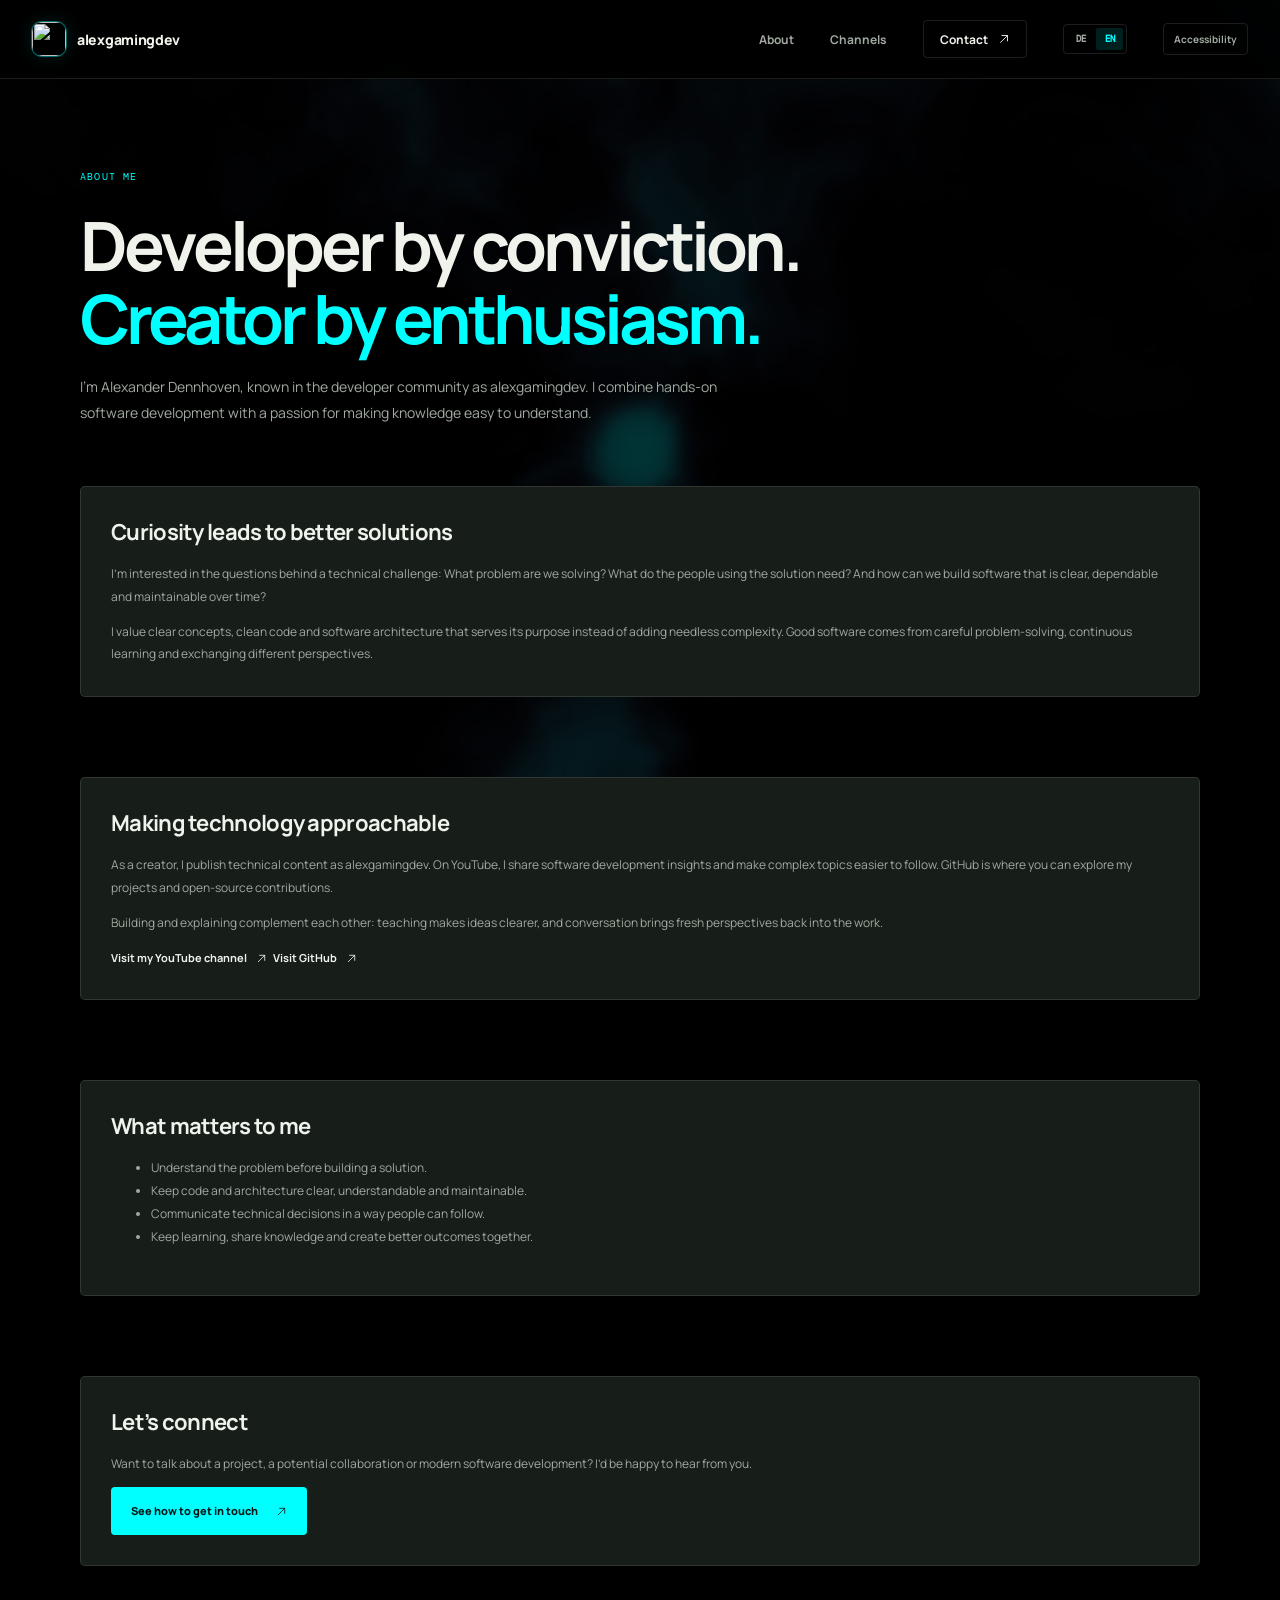
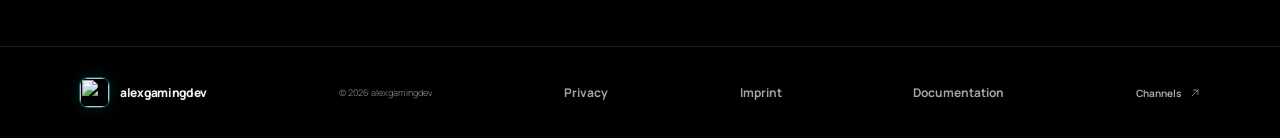
==== commit 1b801dc1: "Add files via upload" ====
--- a/about/index.html
+++ b/about/index.html
@@ -6,28 +6,31 @@
     <meta name="theme-color" content="#111612">
     <meta name="author" content="Alexander Dennhoven">
     <meta name="robots" content="index, follow, max-image-preview:large, max-snippet:-1, max-video-preview:-1">
-    <meta name="description" content="Über mich | Alexander Dennhoven, bekannt als alexgamingdev. Mehr über Softwareentwicklung, Architektur, Content Creation und meinen Blick auf gute digitale Produkte.">
-    <meta name="keywords" content="Alexander Dennhoven, alexgamingdev, Über mich, Softwareentwickler, Softwarearchitektur, Content Creator, Softwareentwicklung, Entwicklerprofil">
-    <meta property="og:title" content="Über mich | Alexander Dennhoven | Softwareentwickler &amp; Creator">
-    <meta property="og:description" content="Entwickler aus Überzeugung. Creator aus Begeisterung.">
+    <meta name="description" content="Learn more about Alexander Dennhoven, known as alexgamingdev, and his approach to software engineering, architecture and digital storytelling.">
+    <meta name="keywords" content="Alexander Dennhoven, alexgamingdev, about, software developer, software architecture, content creator, software engineering">
+    <meta property="og:title" content="About | Alexander Dennhoven | alexgamingdev">
+    <meta property="og:description" content="Developer by conviction. Creator by enthusiasm.">
     <meta property="og:type" content="profile">
-    <meta property="og:url" content="https://www.alexgamingdev.tech/about/">
+    <meta property="og:url" content="https://alexgaming.is-a.dev/about/">
     <meta property="og:site_name" content="alexgamingdev">
     <meta property="og:image" content="https://alexgamingdev.github.io/icons/favicon.png">
-    <meta property="og:locale" content="de_DE">
+    <meta property="og:image:alt" content="alexgamingdev logo">
+    <meta property="og:locale" content="en_US">
+    <meta property="og:locale:alternate" content="de_DE">
     <meta property="og:profile:first_name" content="Alexander">
     <meta property="og:profile:last_name" content="Dennhoven">
     <meta property="og:profile:username" content="alexgamingdev">
     <meta name="twitter:card" content="summary_large_image">
-    <meta name="twitter:title" content="Über mich | Alexander Dennhoven">
-    <meta name="twitter:description" content="Mehr über meine Arbeitsweise, meine Werte und meine Leidenschaft für Softwareentwicklung und Wissenstransfer.">
+    <meta name="twitter:title" content="About | Alexander Dennhoven | alexgamingdev">
+    <meta name="twitter:description" content="Learn more about my approach to software development, architecture and sharing knowledge.">
     <meta name="twitter:site" content="@alexgamingdev">
     <meta name="twitter:creator" content="@alexgamingdev">
     <meta name="twitter:image" content="https://alexgamingdev.github.io/icons/favicon.png">
-    <link rel="canonical" href="https://www.alexgamingdev.tech/about/">
-    <link rel="alternate" hreflang="de" href="https://www.alexgamingdev.tech/about/">
-    <link rel="alternate" hreflang="en" href="https://www.alexgamingdev.tech/about/?lang=en">
-    <link rel="alternate" hreflang="x-default" href="https://www.alexgamingdev.tech/about/">
+    <meta name="twitter:image:alt" content="alexgamingdev logo">
+    <link rel="canonical" href="https://alexgaming.is-a.dev/about/">
+    <link rel="alternate" hreflang="de" href="https://alexgaming.is-a.dev/about/?lang=de">
+    <link rel="alternate" hreflang="en" href="https://alexgaming.is-a.dev/about/">
+    <link rel="alternate" hreflang="x-default" href="https://alexgaming.is-a.dev/about/">
     <link rel="icon" type="image/png" href="https://alexgamingdev.github.io/icons/favicon.png">
     <link rel="shortcut icon" type="image/png" href="https://alexgamingdev.github.io/icons/favicon.png">
     <link rel="apple-touch-icon" href="https://alexgamingdev.github.io/icons/favicon.png">
@@ -35,23 +38,80 @@
     <link rel="me" href="https://github.com/alexgamingdev">
     <link rel="me" href="https://mastodon.social/@alexgamingdev">
     <link rel="stylesheet" href="../assets/css/styles.css">
-    <title>Über mich | Alexander Dennhoven (alexgamingdev)</title>
+    <title>About | Alexander Dennhoven | alexgamingdev</title>
     <script type="application/ld+json">
-      {"@context":"https://schema.org","@type":"AboutPage","name":"Über mich | Alexander Dennhoven","url":"https://www.alexgamingdev.tech/about/","inLanguage":"de-DE","mainEntity":{"@type":"Person","name":"Alexander Dennhoven","alternateName":"alexgamingdev","jobTitle":"Softwareentwickler und Content Creator","sameAs":["https://github.com/alexgamingdev","https://www.youtube.com/@alexgamingdev","https://bsky.app/profile/alexgamingdev.de","https://www.linkedin.com/in/alexander-dennhoven/"]}}
+      {
+        "@context": "https://schema.org",
+        "@graph": [
+          {
+            "@type": "WebSite",
+            "@id": "https://alexgaming.is-a.dev/#website",
+            "url": "https://alexgaming.is-a.dev/",
+            "name": "alexgamingdev",
+            "alternateName": ["Alexander Dennhoven", "alexgamingdev portfolio"],
+            "inLanguage": ["en", "de"],
+            "publisher": {"@id": "https://alexgaming.is-a.dev/#person"}
+          },
+          {
+            "@type": "Person",
+            "@id": "https://alexgaming.is-a.dev/#person",
+            "name": "Alexander Dennhoven",
+            "alternateName": ["alexgamingdev", "Alex Gaming Dev"],
+            "url": "https://alexgaming.is-a.dev/",
+            "image": "https://alexgamingdev.github.io/icons/favicon.png",
+            "jobTitle": "Software Developer and Content Creator",
+            "description": "Alexander Dennhoven, known as alexgamingdev: software developer and creator focused on modern software engineering, open source and clear tech storytelling.",
+            "knowsLanguage": ["de", "en", "la"],
+            "knowsAbout": ["Software Engineering", "Software Architecture", "Open Source", "CLI Tools", "Automation", "Content Creation"],
+            "sameAs": [
+              "https://www.google.com/search?kgmid=/g/11y_3fjgvj",
+              "https://www.wikidata.org/wiki/Q138410440",
+              "https://github.com/alexgamingdev",
+              "https://github.com/alexgamingstudios",
+              "https://www.linkedin.com/in/alexgamingdev",
+              "https://x.com/alexgamingdev",
+              "https://www.instagram.com/alexgaming.dev/",
+              "https://www.tiktok.com/@alexgamingdev",
+              "https://www.youtube.com/@alexgamingdev",
+              "https://www.twitch.tv/alexgamingdev",
+              "https://bsky.app/profile/alexgaming.is-a.dev",
+              "https://mastodon.social/@alexgamingdev",
+              "https://mstdn.social/@alexgamingdev",
+              "https://de.pinterest.com/alexgamingdev/",
+              "https://www.npmjs.com/~alexgamingdev",
+              "https://linktr.ee/alexgamingdev"
+            ],
+            "mainEntityOfPage": {"@id": "https://alexgaming.is-a.dev/#webpage"}
+          },
+          {
+            "@type": "AboutPage",
+            "@id": "https://alexgaming.is-a.dev/about/#webpage",
+            "url": "https://alexgaming.is-a.dev/about/",
+            "name": "About | Alexander Dennhoven | alexgamingdev",
+            "description": "Learn more about Alexander Dennhoven, known as alexgamingdev, and his approach to software engineering, architecture and digital storytelling.",
+            "inLanguage": "en",
+            "isPartOf": {"@id": "https://alexgaming.is-a.dev/#website"},
+            "author": {"@id": "https://alexgaming.is-a.dev/#person"},
+            "publisher": {"@id": "https://alexgaming.is-a.dev/#person"},
+            "mainEntity": {"@id": "https://alexgaming.is-a.dev/#person"}
+          }
+        ]
+      }
     </script>
   </head>
   <body data-page="about">
-    <button class="skip-link" type="button">Zum Inhalt springen</button>
-    <header class="site-header"><div class="header-inner"><a class="brand" href="../" aria-label="alexgamingdev – Home"><img class="brand-logo" src="https://alexgamingdev.github.io/icons/favicon.png" alt=""><span class="brand-name">alexgamingdev</span></a><nav class="main-nav" aria-label="Main navigation"><a href="./">About</a><a href="../channels/">Channels</a><a class="nav-cta" href="../contact/">Contact <svg class="ui-icon" aria-hidden="true"><use href="../assets/icons.svg#arrow-up-right"></use></svg></a><div class="language-switch" aria-label="Choose language"><a href="?lang=de" hreflang="de" lang="de">DE</a><a href="?lang=en" hreflang="en" lang="en">EN</a></div><button class="a11y-toggle" type="button" aria-pressed="false" aria-label="Toggle accessibility mode">Accessibility</button></nav></div></header>
+    <button class="skip-link" type="button">Skip to content</button>
+    <header class="site-header"><div class="header-inner"><a class="brand" href="../" aria-label="alexgamingdev – Home"><img class="brand-logo" draggable="false" src="https://alexgamingdev.github.io/icons/favicon.png" alt=""><span class="brand-name">alexgamingdev</span></a><nav class="main-nav" aria-label="Main navigation"><a href="./">About</a><a href="../channels/">Channels</a><a class="nav-cta" href="../contact/">Contact <svg class="ui-icon" aria-hidden="true"><use href="../assets/icons.svg#arrow-up-right"></use></svg></a><div class="language-switch" aria-label="Choose language"><a href="?lang=de" hreflang="de" lang="de">DE</a><a href="?lang=en" hreflang="en" lang="en">EN</a></div><button class="a11y-toggle" type="button" aria-pressed="false" aria-label="Toggle accessibility mode">Accessibility</button></nav></div></header>
     <main id="main" tabindex="-1">
-      <section class="section-shell subpage-hero"><p class="eyebrow">ÜBER MICH</p><h1>Entwickler aus Überzeugung.<br><span style="color:var(--accent)">Creator aus Begeisterung.</span></h1><p>Ich bin Alexander Dennhoven – in der Entwickler-Community als alexgamingdev bekannt. Ich verbinde praktische Softwareentwicklung mit der Freude, Wissen verständlich zu teilen.</p></section>
-      <section class="section-shell content-panel" aria-labelledby="approach-title"><h2 id="approach-title">Mit Neugier an gute Lösungen</h2><p>Mich interessieren die Fragen hinter einer technischen Aufgabe: Welches Problem steckt dahinter? Was brauchen die Menschen, die mit der Lösung arbeiten? Und wie lässt sich daraus Software entwickeln, die verständlich, zuverlässig und langfristig weiterentwickelbar bleibt?</p><p>Ich mag klare Konzepte, sauberen Code und Softwarearchitektur, die den Zweck unterstützt statt unnötige Komplexität zu schaffen. Für mich entsteht gute Software durch sorgfältiges Problemlösen, kontinuierliches Lernen und den Austausch unterschiedlicher Perspektiven.</p></section>
+      <section class="section-shell subpage-hero"><p class="eyebrow">ABOUT ME</p><h1>Developer by conviction.<br><span style="color:var(--accent)">Creator by enthusiasm.</span></h1><p>I’m Alexander Dennhoven, known in the developer community as alexgamingdev. I combine hands-on software development with a passion for making knowledge easy to understand.</p></section>
+      <section class="section-shell content-panel" aria-labelledby="approach-title"><h2 id="approach-title">Curiosity leads to better solutions</h2><p>I’m interested in the questions behind a technical challenge: What problem are we solving? What do the people using the solution need? And how can we build software that is clear, dependable and maintainable over time?</p><p>I value clear concepts, clean code and software architecture that serves its purpose instead of adding needless complexity. Good software comes from careful problem-solving, continuous learning and exchanging different perspectives.</p></section>
       <section class="section-shell content-panel" aria-labelledby="creator-title"><h2 id="creator-title">Making technology easier to understand</h2><p>As a creator, I publish technical content as alexgamingdev. On YouTube, I share insights into software development and explain complex topics clearly. GitHub is where you can explore my projects and open-source contributions.</p><p>Building and explaining go hand in hand: teaching makes ideas clearer, and exchanging perspectives brings new ones into my work.</p><p><a class="inline-link" href="https://www.youtube.com/@alexgamingdev" target="_blank" rel="noopener noreferrer me">Visit my YouTube channel <svg class="ui-icon" aria-hidden="true"><use href="../assets/icons.svg#arrow-up-right"></use></svg></a> &nbsp; <a class="inline-link" href="https://github.com/alexgamingdev" target="_blank" rel="noopener noreferrer me">Visit GitHub <svg class="ui-icon" aria-hidden="true"><use href="../assets/icons.svg#arrow-up-right"></use></svg></a></p></section>
-      <section class="section-shell content-panel" aria-labelledby="principles-title"><h2 id="principles-title">Worauf ich Wert lege</h2><ul><li>Probleme gründlich verstehen, bevor Lösungen gebaut werden.</li><li>Code und Architektur klar, nachvollziehbar und wartbar gestalten.</li><li>Technische Entscheidungen verständlich kommunizieren.</li><li>Offen lernen, Wissen teilen und gemeinsam bessere Ergebnisse erzielen.</li></ul></section>
+      <section class="section-shell content-panel" aria-labelledby="principles-title"><h2 id="principles-title">What matters to me</h2><ul><li>Understand the problem before building a solution.</li><li>Keep code and architecture clear, understandable and maintainable.</li><li>Communicate technical decisions in a way people can follow.</li><li>Keep learning, share knowledge and create better outcomes together.</li></ul></section>
       <section class="section-shell content-panel" aria-labelledby="next-title"><h2 id="next-title">Let&apos;s get in touch</h2><p>Want to talk about a project, a potential collaboration, or modern software development? I&apos;d be glad to hear from you.</p><p><a class="button button-primary" href="../contact/">Get in touch <svg class="ui-icon" aria-hidden="true"><use href="../assets/icons.svg#arrow-up-right"></use></svg></a></p></section>
     </main>
-    <footer class="site-footer"><div class="section-shell footer-inner"><a class="brand footer-brand" href="../"><img class="brand-logo" src="https://alexgamingdev.github.io/icons/favicon.png" alt=""><span class="brand-name">alexgamingdev</span></a><p>© 2026 alexgamingdev</p><a class="back-to-top" href="../channels/">Channels <svg class="ui-icon" aria-hidden="true"><use href="../assets/icons.svg#arrow-up-right"></use></svg></a></div></footer>
+    <footer class="site-footer"><div class="section-shell footer-inner"><a class="brand footer-brand" href="../"><img class="brand-logo" draggable="false" src="https://alexgamingdev.github.io/icons/favicon.png" alt=""><span class="brand-name">alexgamingdev</span></a><p>© 2026 alexgamingdev</p><a class="footer-privacy" href="../privacy/">Privacy</a><a class="footer-imprint" href="../imprint/">Imprint</a><a class="footer-docs" href="/docs/">Documentation</a><a class="back-to-top" href="../channels/">Channels <svg class="ui-icon" aria-hidden="true"><use href="../assets/icons.svg#arrow-up-right"></use></svg></a></div></footer>
     <script src="../assets/js/smoke-bg.js" defer></script>
+    <script src="../assets/js/contact-verification-config.js" defer></script>
     <script src="../assets/js/site.js" defer></script>
   </body>
 </html>
--- a/assets/css/styles.css
+++ b/assets/css/styles.css
@@ -152,7 +152,16 @@
   flex: 0 0 auto;
   border-radius: 10px;
   object-fit: cover;
+  pointer-events: none;
+  user-select: none;
+  -webkit-user-drag: none;
   box-shadow: 0 0 0 1px rgba(0, 255, 255, 0.38), 0 0 18px rgba(0, 255, 255, 0.12);
+}
+
+.profile-logo {
+  pointer-events: none;
+  user-select: none;
+  -webkit-user-drag: none;
 }
 
 .brand-name {
@@ -168,7 +177,10 @@
 }
 
 .main-nav a,
-.back-to-top {
+.back-to-top,
+.footer-privacy,
+.footer-imprint,
+.footer-docs {
   color: var(--muted);
   font-size: 12px;
   font-weight: 700;
@@ -178,6 +190,9 @@
 
 .main-nav a:hover,
 .back-to-top:hover,
+.footer-privacy:hover,
+.footer-imprint:hover,
+.footer-docs:hover,
 .contact-secondary:hover {
   color: var(--accent);
 }
@@ -354,6 +369,35 @@
   max-width: 680px;
   margin-block: 28px 36px;
   gap: 20px;
+}
+
+.contact-verification {
+  display: grid;
+  justify-items: start;
+  max-width: 520px;
+  margin-top: 20px;
+  gap: 12px;
+}
+
+.contact-verification[hidden] {
+  display: none;
+}
+
+.contact-verification-status {
+  margin: 0;
+  color: var(--muted);
+  font-size: 12px;
+  line-height: 1.7;
+}
+
+.contact-verification-widget {
+  min-height: 65px;
+}
+
+.contact-verification-form {
+  color: var(--accent);
+  font-size: 12px;
+  font-weight: 700;
 }
 
 .contact-form h3 {
@@ -964,6 +1008,157 @@
   margin-bottom: 0;
 }
 
+.docs-layout {
+  display: grid;
+  grid-template-columns: minmax(190px, 0.7fr) minmax(0, 2fr);
+  align-items: start;
+  gap: 20px;
+}
+
+.docs-toc {
+  position: sticky;
+  top: 100px;
+  display: grid;
+  margin-bottom: 80px;
+  padding: 22px;
+  gap: 13px;
+}
+
+.docs-toc > div {
+  display: grid;
+  gap: 13px;
+}
+
+.docs-toc > div[hidden] {
+  display: none;
+}
+
+.docs-toc .eyebrow {
+  margin: 0 0 4px;
+}
+
+.docs-toc a {
+  color: var(--muted);
+  font-size: 11px;
+  font-weight: 700;
+  text-decoration: none;
+}
+
+.docs-toc a:hover {
+  color: var(--accent);
+}
+
+.docs-section {
+  margin-bottom: 20px;
+  scroll-margin-top: 100px;
+}
+
+.docs-section > .eyebrow {
+  margin: 0 0 14px;
+}
+
+.docs-card-grid {
+  display: grid;
+  grid-template-columns: repeat(2, minmax(0, 1fr));
+  gap: 10px;
+}
+
+.docs-card {
+  display: grid;
+  min-height: 135px;
+  padding: 17px;
+  align-content: start;
+  gap: 9px;
+  border: 1px solid var(--line);
+  border-radius: 4px;
+  background: var(--bg);
+  text-decoration: none;
+  transition: border-color 160ms ease, transform 160ms ease;
+}
+
+.docs-card:hover {
+  transform: translateY(-2px);
+  border-color: var(--accent);
+}
+
+.docs-card-index,
+.secret-sequence {
+  color: var(--accent);
+  font-family: var(--mono);
+  font-size: 9px;
+  letter-spacing: 0.7px;
+}
+
+.docs-card strong,
+.docs-feature strong {
+  font-size: 13px;
+}
+
+.docs-card > span:last-child {
+  color: var(--muted);
+  font-size: 11px;
+  line-height: 1.7;
+}
+
+.docs-list {
+  display: grid;
+  padding-left: 19px;
+  gap: 10px;
+}
+
+.docs-note {
+  margin-top: 20px;
+  padding: 13px 15px;
+  border-left: 2px solid var(--accent);
+  background: var(--bg);
+}
+
+.docs-feature {
+  padding-block: 14px;
+  border-top: 1px solid var(--line);
+}
+
+.docs-feature p {
+  margin-bottom: 0;
+}
+
+.docs-secret {
+  background:
+    radial-gradient(ellipse at 90% 10%, rgba(0, 255, 255, 0.08), transparent 55%),
+    var(--surface);
+}
+
+.secret-sequence {
+  font-size: 16px;
+  letter-spacing: 3px;
+}
+
+.docs-section details {
+  padding-block: 14px;
+  border-top: 1px solid var(--line);
+}
+
+.docs-section summary {
+  cursor: pointer;
+  font-size: 12px;
+  font-weight: 700;
+}
+
+.docs-section details p {
+  margin: 12px 0 0;
+}
+
+body.arcade-mode:not(.a11y-mode) {
+  --accent: #ff62d4;
+  --accent-dark: #35102c;
+}
+
+body.arcade-mode:not(.a11y-mode) .docs-secret {
+  background:
+    radial-gradient(ellipse at 90% 10%, rgba(255, 98, 212, 0.15), transparent 55%),
+    var(--surface);
+}
+
 .profile-grid {
   display: grid;
   margin-bottom: 80px;
@@ -1302,6 +1497,15 @@
   .contact-section {
     padding-inline: 45px;
   }
+
+  .docs-layout {
+    grid-template-columns: minmax(0, 1fr);
+  }
+
+  .docs-toc {
+    position: static;
+    margin-bottom: 20px;
+  }
 }
 
 @media (max-width: 650px) {
@@ -1466,6 +1670,14 @@
   .content-panel {
     margin-bottom: 55px;
     padding: 22px;
+  }
+
+  .docs-card-grid {
+    grid-template-columns: 1fr;
+  }
+
+  .docs-card {
+    min-height: 0;
   }
 
   .profile-grid {
